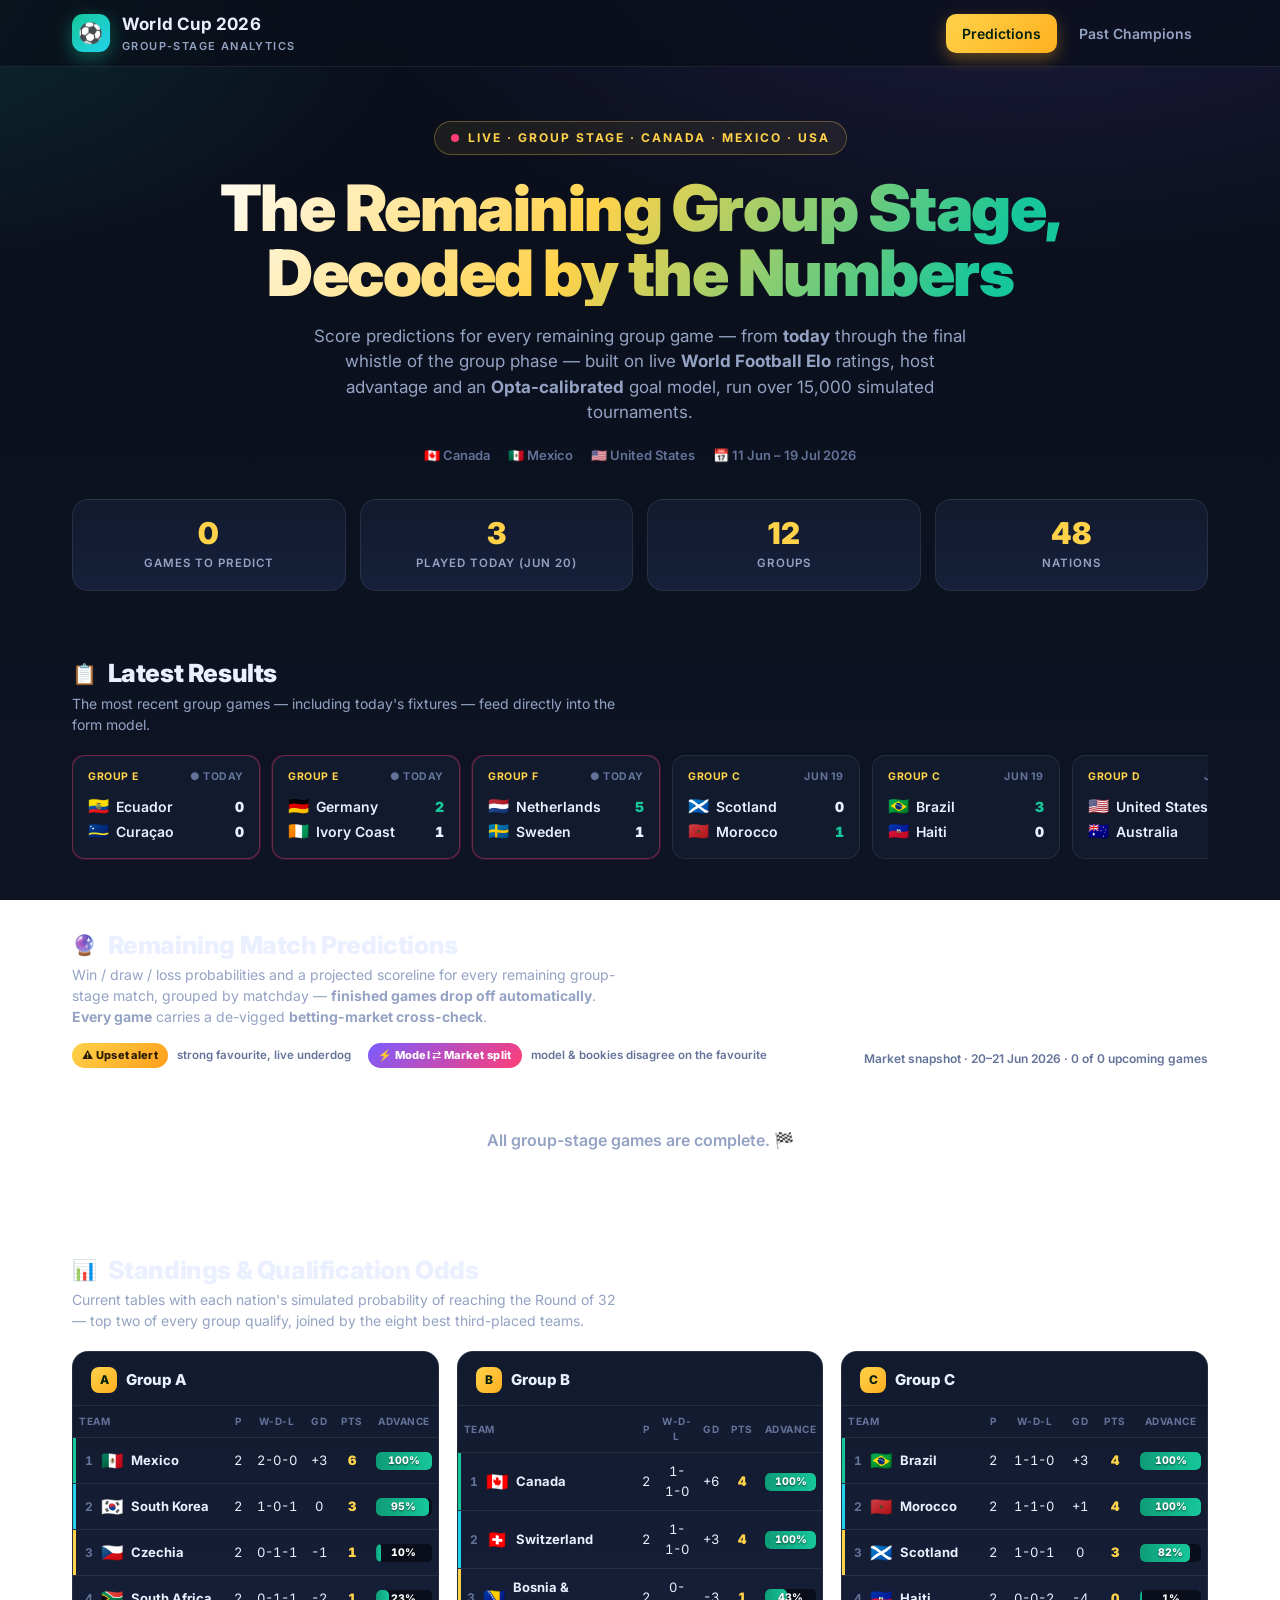
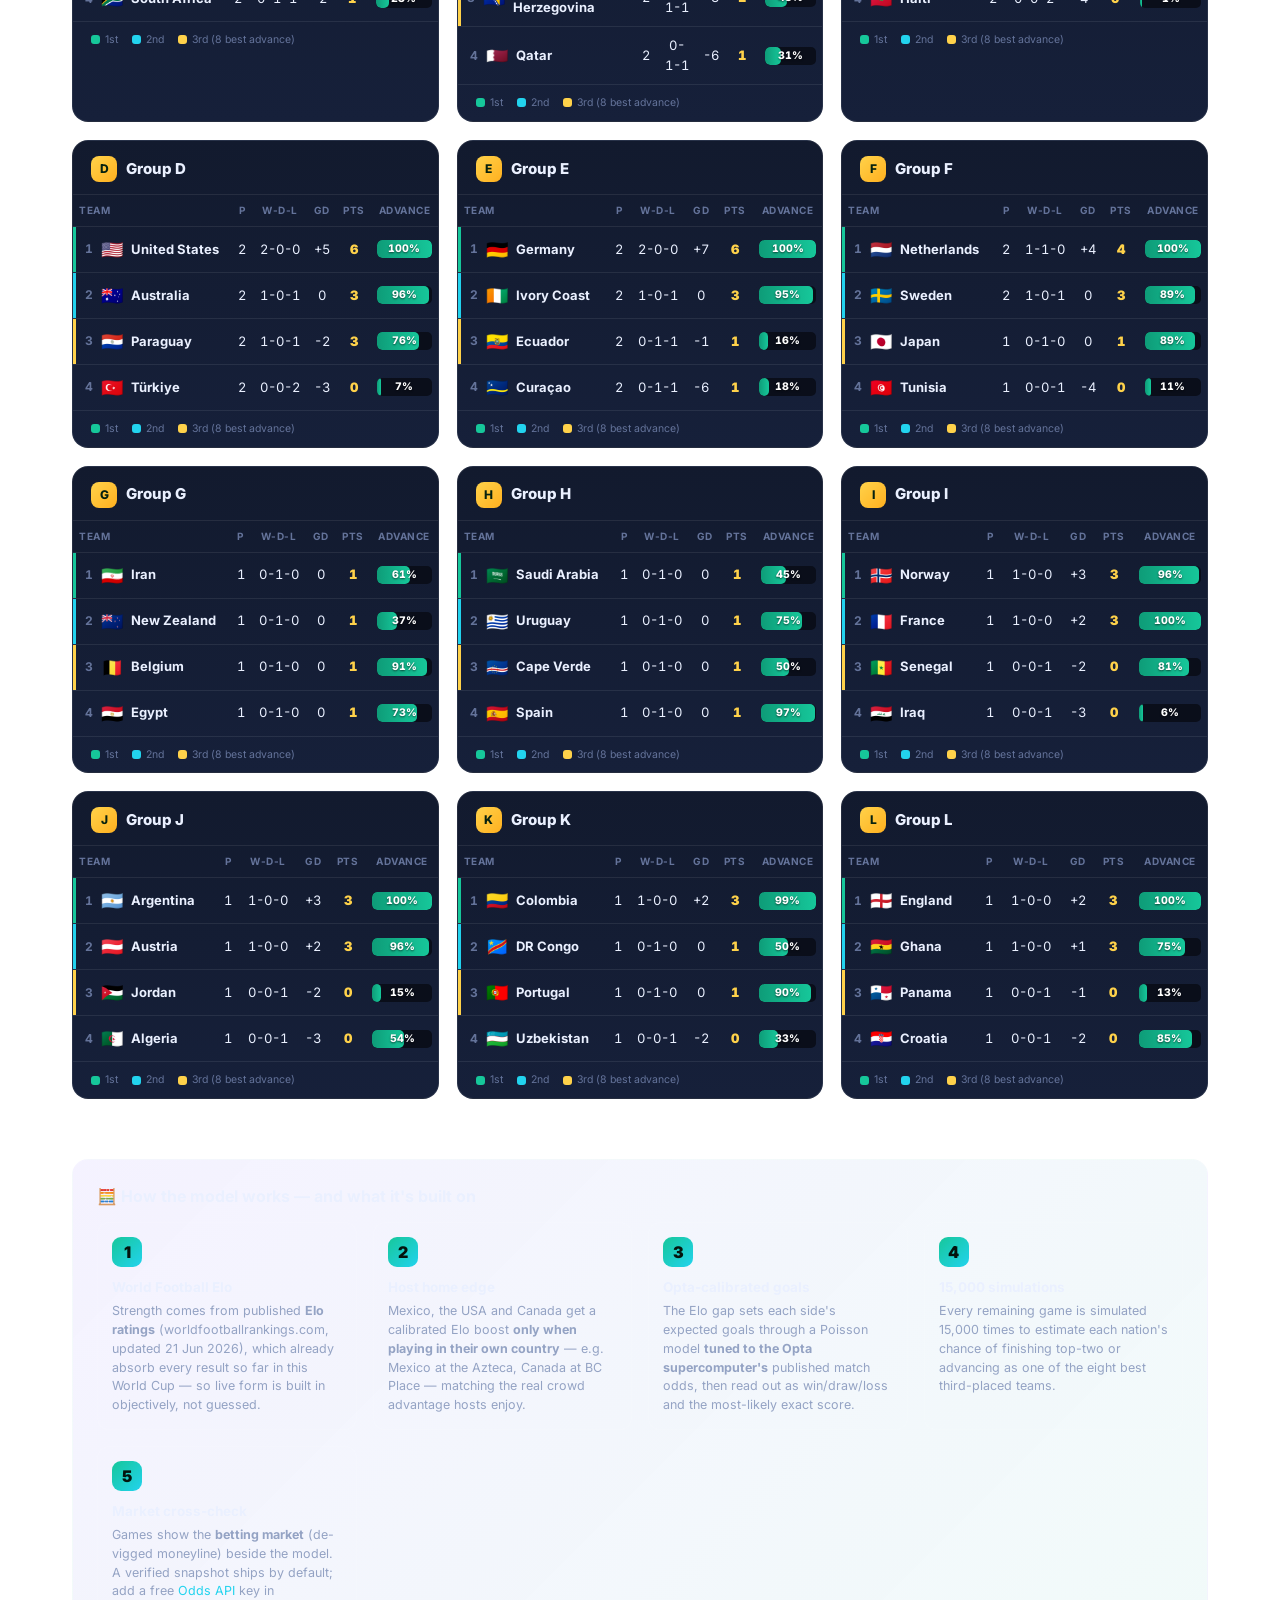
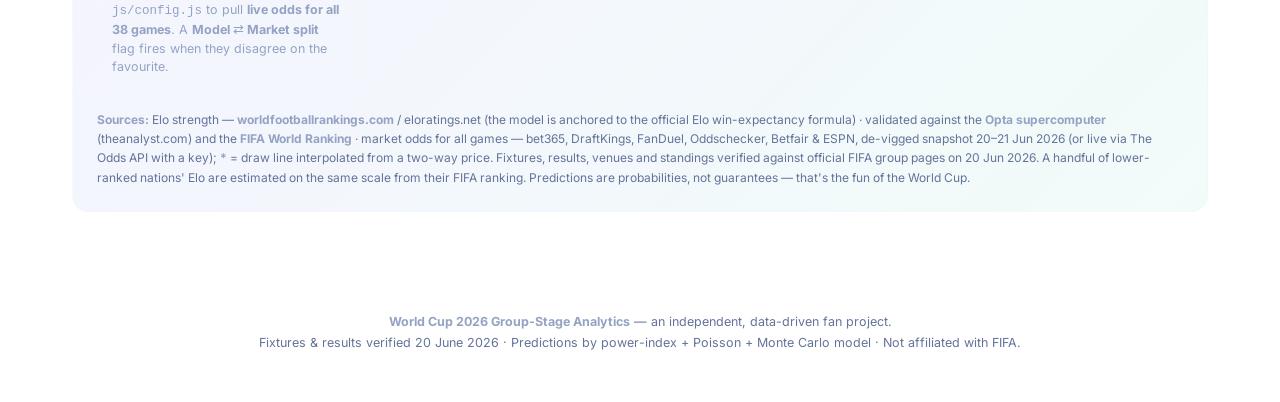
==== index.html @ 6c726c15 "Add verified market odds for all 37 remaining games (was 14) - De-vigged three-way (1X2) lines for e" ====
<!DOCTYPE html>
<html lang="en">
<head>
<meta charset="UTF-8">
<meta name="viewport" content="width=device-width, initial-scale=1.0">
<title>World Cup 2026 · Group Stage Predictor</title>
<meta name="description" content="Analytical predictions for the remaining 2026 FIFA World Cup group-stage matches — team strength, form and Monte Carlo qualification odds.">
<link rel="preconnect" href="https://fonts.googleapis.com">
<link rel="preconnect" href="https://fonts.gstatic.com" crossorigin>
<link href="https://fonts.googleapis.com/css2?family=Inter:wght@400;600;700;800;900&display=swap" rel="stylesheet">
<link rel="icon" href="data:image/svg+xml,<svg xmlns='http://www.w3.org/2000/svg' viewBox='0 0 100 100'><text y='.9em' font-size='90'>🏆</text></svg>">
<link rel="stylesheet" href="css/styles.css">
</head>
<body>
<div class="pitch-pattern"></div>

<!-- NAV -->
<nav class="nav">
  <div class="wrap nav-inner">
    <a href="index.html" class="brand">
      <span class="crest">⚽</span>
      <div><b>World Cup 2026</b><span>Group-Stage Analytics</span></div>
    </a>
    <div class="nav-links">
      <a href="index.html" class="active">Predictions</a>
      <a href="history.html"><span class="hide-sm">Past </span>Champions</a>
    </div>
  </div>
</nav>

<!-- HERO -->
<header class="hero">
  <div class="wrap">
    <div class="kicker"><span class="live-dot"></span> Live · Group Stage · Canada · Mexico · USA</div>
    <h1>The Remaining Group Stage,<br>Decoded by the Numbers</h1>
    <p class="sub">Score predictions for every remaining group game — from <b>today</b> through the final whistle of the group phase — built on live <b>World Football Elo</b> ratings, host advantage and an <b>Opta-calibrated</b> goal model, run over 15,000 simulated tournaments.</p>
    <div class="host-row">
      <span>🇨🇦 Canada</span><span>🇲🇽 Mexico</span><span>🇺🇸 United States</span><span>📅 11 Jun – 19 Jul 2026</span>
    </div>
    <div class="stat-strip">
      <div class="stat"><div class="num" id="stat-remaining">–</div><div class="lbl">Games to predict</div></div>
      <div class="stat"><div class="num" id="stat-today">–</div><div class="lbl">Played today (Jun 20)</div></div>
      <div class="stat"><div class="num" id="stat-groups">–</div><div class="lbl">Groups</div></div>
      <div class="stat"><div class="num" id="stat-teams">–</div><div class="lbl">Nations</div></div>
    </div>
  </div>
</header>

<!-- RESULTS STRIP -->
<section>
  <div class="wrap">
    <div class="sec-head">
      <div>
        <h2><span class="tag">📋</span> Latest Results</h2>
        <p>The most recent group games — including today's fixtures — feed directly into the form model.</p>
      </div>
    </div>
    <div class="results-scroll" id="results"></div>
  </div>
</section>

<!-- PREDICTIONS -->
<section>
  <div class="wrap">
    <div class="sec-head">
      <div>
        <h2><span class="tag">🔮</span> Remaining Match Predictions</h2>
        <p>Win / draw / loss probabilities and a projected scoreline for every remaining group-stage match, grouped by matchday — <b>finished games drop off automatically</b>. <b>Every game</b> carries a de-vigged <b>betting-market cross-check</b>.</p>
      </div>
      <div class="pred-legend">
        <span class="alert upset">⚠ Upset alert</span><small>strong favourite, live underdog</small>
        <span class="alert split">⚡ Model ⇄ Market split</span><small>model &amp; bookies disagree on the favourite</small>
      </div>
      <div class="odds-status" id="odds-status"></div>
    </div>
    <div id="predictions"></div>
  </div>
</section>

<!-- GROUP STANDINGS + QUALIFICATION -->
<section>
  <div class="wrap">
    <div class="sec-head">
      <div>
        <h2><span class="tag">📊</span> Standings &amp; Qualification Odds</h2>
        <p>Current tables with each nation's simulated probability of reaching the Round of 32 — top two of every group qualify, joined by the eight best third-placed teams.</p>
      </div>
    </div>
    <div class="loading" id="groups-loading"><span class="spinner"></span> Running 15,000 tournament simulations…</div>
    <div class="groups-grid" id="groups"></div>
  </div>
</section>

<!-- METHODOLOGY -->
<section>
  <div class="wrap">
    <div class="method">
      <h3>🧮 How the model works — and what it's built on</h3>
      <div class="method-grid">
        <div class="m">
          <div class="n">1</div>
          <h4>World Football Elo</h4>
          <p>Strength comes from published <b>Elo ratings</b> (worldfootballrankings.com, updated 21 Jun 2026), which already absorb every result so far in this World Cup — so live form is built in objectively, not guessed.</p>
        </div>
        <div class="m">
          <div class="n">2</div>
          <h4>Host home edge</h4>
          <p>Mexico, the USA and Canada get a calibrated Elo boost <b>only when playing in their own country</b> — e.g. Mexico at the Azteca, Canada at BC Place — matching the real crowd advantage hosts enjoy.</p>
        </div>
        <div class="m">
          <div class="n">3</div>
          <h4>Opta-calibrated goals</h4>
          <p>The Elo gap sets each side's expected goals through a Poisson model <b>tuned to the Opta supercomputer's</b> published match odds, then read out as win/draw/loss and the most-likely exact score.</p>
        </div>
        <div class="m">
          <div class="n">4</div>
          <h4>15,000 simulations</h4>
          <p>Every remaining game is simulated 15,000 times to estimate each nation's chance of finishing top-two or advancing as one of the eight best third-placed teams.</p>
        </div>
        <div class="m">
          <div class="n">5</div>
          <h4>Market cross-check</h4>
          <p>Games show the <b>betting market</b> (de-vigged moneyline) beside the model. A verified snapshot ships by default; add a free <a href="https://the-odds-api.com" target="_blank" rel="noopener" style="color:var(--cyan)">Odds API</a> key in <code>js/config.js</code> to pull <b>live odds for all 38 games</b>. A <b>Model ⇄ Market split</b> flag fires when they disagree on the favourite.</p>
        </div>
      </div>
      <p class="note"><b>Sources:</b> Elo strength — <b>worldfootballrankings.com</b> / eloratings.net (the model is anchored to the official Elo win-expectancy formula) · validated against the <b>Opta supercomputer</b> (theanalyst.com) and the <b>FIFA World Ranking</b> · market odds for all games — bet365, DraftKings, FanDuel, Oddschecker, Betfair &amp; ESPN, de-vigged snapshot 20–21 Jun 2026 (or live via The Odds API with a key); <b>*</b> = draw line interpolated from a two-way price. Fixtures, results, venues and standings verified against official FIFA group pages on 20 Jun 2026. A handful of lower-ranked nations' Elo are estimated on the same scale from their FIFA ranking. Predictions are probabilities, not guarantees — that's the fun of the World Cup.</p>
    </div>
  </div>
</section>

<footer>
  <div class="wrap">
    <p><b>World Cup 2026 Group-Stage Analytics</b> — an independent, data-driven fan project.<br>
    Fixtures &amp; results verified 20 June 2026 · Predictions by power-index + Poisson + Monte Carlo model · Not affiliated with FIFA.</p>
  </div>
</footer>

<script src="js/data.js"></script>
<script src="js/model.js"></script>
<script src="js/config.js"></script>
<script src="js/odds-live.js"></script>
<script src="js/app.js"></script>
</body>
</html>
---- css/styles.css ----
/* =====================================================================
   2026 WORLD CUP ANALYTICS — STYLES
   ===================================================================== */
:root{
  --bg:#0a0e1a;
  --bg-2:#0e1424;
  --panel:#121a2e;
  --panel-2:#16203a;
  --line:rgba(255,255,255,.08);
  --line-strong:rgba(255,255,255,.16);
  --text:#eaf0ff;
  --muted:#94a3c4;
  --faint:#64739a;
  --gold:#ffd24a;
  --gold-2:#ffb01f;
  --green:#16c79a;
  --green-d:#0e9c78;
  --magenta:#ff3d77;
  --purple:#7b5cff;
  --cyan:#22d3ee;
  --red:#ff5a6e;
  --win:#16c79a;
  --draw:#f0b429;
  --loss:#5b6b95;
  --radius:16px;
  --shadow:0 18px 50px rgba(0,0,0,.45);
  --maxw:1180px;
  font-synthesis:none;
}

*{box-sizing:border-box;margin:0;padding:0}
html{scroll-behavior:smooth}
body{
  background:
    radial-gradient(1200px 600px at 80% -10%, rgba(123,92,255,.18), transparent 60%),
    radial-gradient(1000px 500px at -10% 0%, rgba(22,199,154,.16), transparent 55%),
    linear-gradient(180deg,var(--bg) 0%, var(--bg-2) 100%);
  background-attachment:fixed;
  color:var(--text);
  font-family:"Inter",-apple-system,BlinkMacSystemFont,"Segoe UI",Roboto,Helvetica,Arial,sans-serif;
  line-height:1.5;
  -webkit-font-smoothing:antialiased;
  min-height:100vh;
}
a{color:inherit;text-decoration:none}
.wrap{max-width:var(--maxw);margin:0 auto;padding:0 22px}

/* ---------- decorative pitch stripe pattern ---------- */
.pitch-pattern{
  position:fixed;inset:0;z-index:0;pointer-events:none;opacity:.5;
  background-image:repeating-linear-gradient(90deg,
    transparent 0 78px, rgba(255,255,255,.012) 78px 156px);
  mask-image:linear-gradient(180deg,transparent,black 30%,black 70%,transparent);
}

/* ---------- NAV ---------- */
.nav{
  position:sticky;top:0;z-index:50;
  backdrop-filter:blur(14px);
  background:rgba(10,14,26,.72);
  border-bottom:1px solid var(--line);
}
.nav-inner{display:flex;align-items:center;justify-content:space-between;height:66px}
.brand{display:flex;align-items:center;gap:12px;font-weight:800;letter-spacing:.2px}
.brand .crest{
  width:38px;height:38px;border-radius:11px;display:grid;place-items:center;font-size:20px;
  background:linear-gradient(135deg,var(--green),var(--cyan));
  box-shadow:0 6px 18px rgba(22,199,154,.4);
}
.brand b{font-size:17px}
.brand span{display:block;font-size:11px;color:var(--muted);font-weight:600;letter-spacing:1.4px;text-transform:uppercase}
.nav-links{display:flex;gap:6px;align-items:center}
.nav-links a{
  padding:9px 16px;border-radius:10px;font-size:14px;font-weight:600;color:var(--muted);
  transition:.18s;
}
.nav-links a:hover{color:var(--text);background:var(--panel)}
.nav-links a.active{color:#06210f;background:linear-gradient(135deg,var(--gold),var(--gold-2));box-shadow:0 6px 16px rgba(255,176,31,.35)}

/* ---------- HERO ---------- */
.hero{position:relative;z-index:1;padding:54px 0 26px;text-align:center}
.kicker{
  display:inline-flex;align-items:center;gap:9px;font-size:12px;font-weight:700;letter-spacing:2px;
  text-transform:uppercase;color:var(--gold);
  border:1px solid rgba(255,210,74,.3);background:rgba(255,210,74,.07);
  padding:7px 16px;border-radius:999px;margin-bottom:20px;
}
.live-dot{width:8px;height:8px;border-radius:50%;background:var(--magenta);box-shadow:0 0 0 0 rgba(255,61,119,.7);animation:pulse 1.8s infinite}
@keyframes pulse{0%{box-shadow:0 0 0 0 rgba(255,61,119,.55)}70%{box-shadow:0 0 0 10px rgba(255,61,119,0)}100%{box-shadow:0 0 0 0 rgba(255,61,119,0)}}
.hero h1{
  font-size:clamp(34px,6vw,64px);line-height:1.02;font-weight:900;letter-spacing:-1.5px;
  background:linear-gradient(120deg,#fff 10%,var(--gold) 45%,var(--green) 80%);
  -webkit-background-clip:text;background-clip:text;-webkit-text-fill-color:transparent;
}
.hero p.sub{max-width:660px;margin:18px auto 0;color:var(--muted);font-size:17px}
.host-row{display:flex;gap:18px;justify-content:center;margin-top:20px;flex-wrap:wrap;color:var(--faint);font-size:13px;font-weight:600}
.host-row span{display:inline-flex;gap:7px;align-items:center}

.stat-strip{
  display:grid;grid-template-columns:repeat(4,1fr);gap:14px;margin:34px 0 8px;
}
.stat{
  background:linear-gradient(180deg,var(--panel),var(--panel-2));
  border:1px solid var(--line);border-radius:var(--radius);padding:18px 16px;text-align:center;
}
.stat .num{font-size:30px;font-weight:900;color:var(--gold);line-height:1}
.stat .lbl{font-size:11.5px;color:var(--muted);text-transform:uppercase;letter-spacing:1px;margin-top:7px;font-weight:600}

/* ---------- SECTIONS ---------- */
section{position:relative;z-index:1;padding:30px 0}
.sec-head{display:flex;align-items:flex-end;justify-content:space-between;gap:16px;margin-bottom:20px;flex-wrap:wrap}
.sec-head h2{font-size:25px;font-weight:850;letter-spacing:-.4px;display:flex;align-items:center;gap:11px}
.sec-head h2 .tag{font-size:20px}
.sec-head p{color:var(--muted);font-size:14px;max-width:560px}
.pred-legend{display:flex;align-items:center;gap:9px;flex-wrap:wrap}
.pred-legend small{color:var(--faint);font-size:11.5px;font-weight:600;margin-right:8px}

/* ---------- results strip ---------- */
.results-scroll{display:flex;gap:12px;overflow-x:auto;padding-bottom:8px;scrollbar-width:thin}
.res-card{
  flex:0 0 auto;min-width:188px;background:var(--panel);border:1px solid var(--line);
  border-radius:13px;padding:13px 15px;
}
.res-card.today{border-color:rgba(255,61,119,.4);box-shadow:0 0 0 1px rgba(255,61,119,.15)}
.res-meta{display:flex;justify-content:space-between;font-size:10.5px;color:var(--faint);text-transform:uppercase;letter-spacing:.6px;font-weight:700;margin-bottom:9px}
.res-meta .grp{color:var(--gold)}
.res-line{display:flex;align-items:center;justify-content:space-between;font-size:14px;font-weight:600;gap:8px}
.res-line .nm{display:flex;align-items:center;gap:7px;min-width:0}
.res-line .nm span.fl{font-size:17px}
.res-line .nm em{font-style:normal;white-space:nowrap;overflow:hidden;text-overflow:ellipsis}
.res-line .sc{font-weight:900;font-variant-numeric:tabular-nums}
.res-line.win .sc{color:var(--green)}

/* ---------- date group + match cards ---------- */
.daygroup{margin-bottom:26px}
.dayhdr{display:flex;align-items:center;gap:14px;margin:0 0 16px}
.dayhdr .d-date{font-size:18px;font-weight:850;letter-spacing:-.3px}
.dayhdr .d-badge{
  font-size:11px;font-weight:800;letter-spacing:.8px;text-transform:uppercase;color:#06210f;
  background:linear-gradient(135deg,var(--gold),var(--gold-2));padding:4px 11px;border-radius:999px;
}
.dayhdr .d-line{flex:1;height:1px;background:var(--line)}
.dayhdr .d-count{font-size:12.5px;color:var(--faint);font-weight:600}

.match-grid{display:grid;grid-template-columns:repeat(auto-fill,minmax(345px,1fr));gap:16px}
.match{
  background:linear-gradient(180deg,var(--panel),var(--panel-2));
  border:1px solid var(--line);border-radius:var(--radius);padding:18px;
  transition:.2s;position:relative;overflow:hidden;
}
.match::before{content:"";position:absolute;inset:0 0 auto 0;height:3px;
  background:linear-gradient(90deg,var(--green),var(--cyan),var(--purple))}
.match:hover{transform:translateY(-3px);border-color:var(--line-strong);box-shadow:var(--shadow)}
.match-top{display:flex;justify-content:space-between;align-items:center;margin-bottom:14px}
.grp-pill{font-size:11px;font-weight:800;letter-spacing:.6px;color:var(--gold);
  background:rgba(255,210,74,.1);border:1px solid rgba(255,210,74,.25);padding:3px 9px;border-radius:7px}
.match-venue{font-size:11px;color:var(--faint);text-align:right;max-width:55%;line-height:1.3}

.teams{display:grid;grid-template-columns:1fr auto 1fr;align-items:center;gap:8px;margin-bottom:16px}
.team-side{display:flex;flex-direction:column;align-items:center;gap:6px;text-align:center}
.team-side .fl{font-size:34px;line-height:1}
.team-side .tn{font-size:13.5px;font-weight:700;line-height:1.15}
.team-side .pw{font-size:10.5px;color:var(--faint);font-weight:600}
.pscore{
  display:flex;flex-direction:column;align-items:center;gap:2px;
  padding:0 6px;
}
.pscore .ps-val{font-size:25px;font-weight:900;font-variant-numeric:tabular-nums;letter-spacing:1px}
.pscore .ps-lbl{font-size:8.5px;color:var(--faint);text-transform:uppercase;letter-spacing:.7px;font-weight:700}

/* probability bar */
.probbar{display:flex;height:30px;border-radius:9px;overflow:hidden;border:1px solid var(--line);margin-bottom:9px;background:var(--bg)}
.probbar .seg{display:flex;align-items:center;justify-content:center;font-size:11.5px;font-weight:800;color:#04140d;min-width:0;transition:.3s}
.probbar .seg.h{background:linear-gradient(135deg,var(--green),var(--green-d))}
.probbar .seg.d{background:linear-gradient(135deg,#f3c34a,#d99a1a);color:#2a1c00}
.probbar .seg.a{background:linear-gradient(135deg,#6f86c9,#4a5b95);color:#fff}
.probbar .seg span{padding:0 4px;white-space:nowrap;overflow:hidden}
.prob-key{display:flex;justify-content:space-between;font-size:11px;color:var(--muted);font-weight:600}
.prob-key b{color:var(--text)}
.verdict{margin-top:12px;padding-top:12px;border-top:1px solid var(--line);font-size:12.5px;color:var(--muted);display:flex;align-items:center;gap:8px}
.verdict .chip{font-weight:800;color:var(--text)}
.verdict .xg{margin-left:auto;color:var(--faint);font-size:11.5px;font-weight:600}

/* ---- alert badges ---- */
.match.flagged{border-color:rgba(255,176,31,.32)}
.alert{font-size:11px;font-weight:800;letter-spacing:.3px;padding:4px 10px;border-radius:999px;white-space:nowrap}
.alert.upset{color:#2a1c00;background:linear-gradient(135deg,#ffd24a,#ff9f1c)}
.alert.split{color:#fff;background:linear-gradient(135deg,var(--purple),var(--magenta))}
.venue-sub{font-size:11px;color:var(--faint);margin:-6px 0 12px;line-height:1.3}

/* ---- market cross-check ---- */
.market{margin-top:12px;padding-top:12px;border-top:1px dashed var(--line-strong)}
.market-top{display:flex;justify-content:space-between;align-items:center;font-size:11px;font-weight:800;
  text-transform:uppercase;letter-spacing:.6px;color:var(--cyan);margin-bottom:8px}
.market-top .book{color:var(--faint);font-weight:700;letter-spacing:.3px;text-transform:none}
.market-cells{display:grid;grid-template-columns:repeat(3,1fr);gap:8px}
.mcell{display:flex;flex-direction:column;align-items:center;gap:2px;background:var(--bg);
  border:1px solid var(--line);border-radius:9px;padding:8px 4px}
.mcell .mteam{font-size:11px;color:var(--muted);font-weight:600;white-space:nowrap;overflow:hidden;max-width:100%}
.mcell b{font-size:13px;font-variant-numeric:tabular-nums;color:var(--text)}
.mcell .mpc{font-size:11px;color:var(--cyan);font-weight:800}
.mlive{display:inline-flex;align-items:center;gap:5px;font-size:10.5px;font-weight:800;letter-spacing:.4px;
  color:#04140d;background:linear-gradient(135deg,var(--green),var(--cyan));padding:3px 9px;border-radius:999px;text-transform:none}
.odds-status{margin-top:4px;font-size:12px;color:var(--faint);font-weight:600;display:flex;align-items:center;gap:8px}
.odds-status .mlive{font-size:10.5px}

/* ---------- group standings tables ---------- */
.groups-grid{display:grid;grid-template-columns:repeat(auto-fill,minmax(360px,1fr));gap:18px}
.gcard{background:linear-gradient(180deg,var(--panel),var(--panel-2));border:1px solid var(--line);border-radius:var(--radius);overflow:hidden}
.gcard h3{font-size:15px;font-weight:800;padding:15px 18px 12px;display:flex;align-items:center;gap:9px;border-bottom:1px solid var(--line)}
.gcard h3 .gl{font-size:12px;font-weight:800;color:#06210f;background:linear-gradient(135deg,var(--gold),var(--gold-2));width:26px;height:26px;display:grid;place-items:center;border-radius:8px}
table.gt{width:100%;border-collapse:collapse;font-size:13px}
table.gt th{font-size:10px;text-transform:uppercase;letter-spacing:.5px;color:var(--faint);font-weight:700;padding:8px 6px;text-align:center}
table.gt th.l,table.gt td.l{text-align:left}
table.gt td{padding:9px 6px;text-align:center;border-top:1px solid var(--line);font-variant-numeric:tabular-nums}
table.gt tr.q1 td:first-child{box-shadow:inset 3px 0 0 var(--green)}
table.gt tr.q2 td:first-child{box-shadow:inset 3px 0 0 var(--cyan)}
table.gt tr.q3 td:first-child{box-shadow:inset 3px 0 0 var(--gold)}
.tcell{display:flex;align-items:center;gap:8px;font-weight:700}
.tcell .fl{font-size:18px}
.tcell .pos{color:var(--faint);font-weight:700;width:14px;text-align:right;font-size:12px}
td.pts{font-weight:900;color:var(--gold)}
td.adv{font-weight:800}
.adv-bar{position:relative;height:18px;border-radius:5px;background:var(--bg);overflow:hidden;min-width:46px}
.adv-bar i{position:absolute;inset:0 auto 0 0;background:linear-gradient(90deg,var(--green-d),var(--green));border-radius:5px}
.adv-bar b{position:absolute;inset:0;display:grid;place-items:center;font-size:10.5px;font-weight:800;font-style:normal;color:#fff;text-shadow:0 1px 2px rgba(0,0,0,.6)}
.gfoot{display:flex;gap:14px;padding:10px 18px;font-size:10.5px;color:var(--faint);border-top:1px solid var(--line);flex-wrap:wrap}
.gfoot span{display:flex;align-items:center;gap:5px}
.gfoot i{width:9px;height:9px;border-radius:3px;display:inline-block}

/* ---------- methodology ---------- */
.method{background:linear-gradient(135deg,rgba(123,92,255,.08),rgba(22,199,154,.06));
  border:1px solid var(--line);border-radius:var(--radius);padding:24px}
.method h3{font-size:16px;margin-bottom:14px;display:flex;align-items:center;gap:9px}
.method-grid{display:grid;grid-template-columns:repeat(auto-fit,minmax(220px,1fr));gap:16px}
.method-grid .m{padding:14px;background:rgba(255,255,255,.02);border:1px solid var(--line);border-radius:12px}
.method-grid .m .n{width:30px;height:30px;border-radius:9px;display:grid;place-items:center;font-weight:900;
  background:linear-gradient(135deg,var(--green),var(--cyan));color:#04140d;margin-bottom:10px}
.method-grid .m h4{font-size:13.5px;margin-bottom:5px}
.method-grid .m p{font-size:12.5px;color:var(--muted);line-height:1.5}

/* ---------- WINNERS / HISTORY page ---------- */
.legend-grid{display:grid;grid-template-columns:repeat(auto-fill,minmax(150px,1fr));gap:14px;margin-bottom:8px}
.legend{background:linear-gradient(180deg,var(--panel),var(--panel-2));border:1px solid var(--line);
  border-radius:var(--radius);padding:18px;text-align:center;position:relative;overflow:hidden}
.legend::after{content:"";position:absolute;top:-30px;right:-30px;width:90px;height:90px;border-radius:50%;
  background:radial-gradient(circle,rgba(255,210,74,.18),transparent 70%)}
.legend .lf{font-size:40px;line-height:1}
.legend .lt{font-weight:800;font-size:15px;margin-top:6px}
.legend .lc{font-size:12px;color:var(--muted);margin-top:3px}
.legend .stars{color:var(--gold);font-size:13px;margin-top:7px;letter-spacing:2px}

.timeline{position:relative;margin-top:10px;padding-left:8px}
.tl-row{display:grid;grid-template-columns:96px 1fr;gap:18px;align-items:stretch;padding:7px 0}
.tl-year{display:flex;flex-direction:column;align-items:flex-end;justify-content:center;
  font-weight:900;font-size:22px;color:var(--gold);position:relative}
.tl-year small{font-size:10.5px;color:var(--faint);font-weight:600;letter-spacing:.3px}
.tl-card{background:linear-gradient(180deg,var(--panel),var(--panel-2));border:1px solid var(--line);
  border-radius:14px;padding:14px 18px;display:flex;align-items:center;gap:16px;flex-wrap:wrap;position:relative}
.tl-card::before{content:"";position:absolute;left:-18px;top:50%;width:18px;height:2px;background:var(--line)}
.tl-win{display:flex;align-items:center;gap:11px;min-width:200px}
.tl-win .tf{font-size:32px}
.tl-win .wt{font-weight:850;font-size:16px}
.tl-win .wt small{display:block;font-size:11px;color:var(--gold);font-weight:700;letter-spacing:.4px}
.tl-vs{font-size:12px;color:var(--faint);font-weight:700;text-transform:uppercase;letter-spacing:1px}
.tl-run{display:flex;align-items:center;gap:9px;color:var(--muted);font-size:13.5px;font-weight:600}
.tl-run .rf{font-size:22px;filter:grayscale(.3) opacity(.9)}
.tl-score{margin-left:auto;font-weight:900;font-size:15px;font-variant-numeric:tabular-nums;
  background:var(--bg);border:1px solid var(--line);padding:6px 13px;border-radius:9px;white-space:nowrap}
.tl-host{font-size:11.5px;color:var(--faint);font-weight:600;width:100%;margin-top:2px}

.note{font-size:12px;color:var(--faint);margin-top:18px;line-height:1.6}
.note b{color:var(--muted)}

/* ---------- footer ---------- */
footer{position:relative;z-index:1;border-top:1px solid var(--line);margin-top:40px;padding:28px 0 50px;
  color:var(--faint);font-size:12.5px;text-align:center;line-height:1.7}
footer b{color:var(--muted)}

/* ---------- loading ---------- */
.loading{display:flex;align-items:center;gap:12px;justify-content:center;color:var(--muted);padding:40px;font-weight:600}
.spinner{width:22px;height:22px;border:3px solid var(--line-strong);border-top-color:var(--gold);border-radius:50%;animation:spin .8s linear infinite}
@keyframes spin{to{transform:rotate(360deg)}}

/* ---------- responsive ---------- */
@media(max-width:760px){
  .wrap{padding:0 16px}
  .stat-strip{grid-template-columns:repeat(2,1fr)}
  .brand span{display:none}
  .brand b{font-size:15px;white-space:nowrap}
  .brand .crest{width:34px;height:34px;font-size:18px}
  .nav-inner{height:60px;gap:8px}
  .nav-links{gap:2px}
  .nav-links a{padding:8px 10px;font-size:12.5px;white-space:nowrap}
  .sec-head h2{font-size:22px}
  .match-grid{grid-template-columns:1fr}
  .tl-row{grid-template-columns:54px 1fr;gap:12px}
  .tl-year{font-size:18px;align-items:flex-start;text-align:left}
  .tl-year small{text-align:left}
}

/* phones */
@media(max-width:440px){
  body{overflow-x:hidden}
  .hide-sm{display:none}
  .brand b{font-size:14px}
  .brand .crest{width:31px;height:31px;font-size:17px}
  .nav-links a{padding:7px 9px;font-size:12px}
  .hero{padding:38px 0 18px}
  .kicker{font-size:11px;letter-spacing:1.4px;padding:6px 13px}
  .host-row{gap:12px;font-size:12px}
  .stat .num{font-size:26px}
  /* predictions legend stacks */
  .pred-legend{flex-direction:column;align-items:flex-start;gap:7px}
  .pred-legend small{margin-right:0}
  /* match cards a touch tighter */
  .match{padding:15px}
  .team-side .fl{font-size:30px}
  .team-side .tn{font-size:12.5px}
  .pscore .ps-val{font-size:22px}
  .market-cells{gap:6px}
  .mcell{padding:7px 2px}
  .mcell b{font-size:12px}
  /* group tables: compact so all 6 columns fit */
  table.gt th,table.gt td{padding:8px 4px;font-size:12px}
  table.gt th{font-size:9px}
  .tcell{gap:6px;font-size:12px}
  .tcell .fl{font-size:15px}
  .tcell .pos{width:10px;font-size:11px}
  .adv-bar{min-width:40px}
  .gcard h3{font-size:14px;padding:13px 14px 10px}
  .gfoot{padding:9px 14px;gap:10px;font-size:10px}
  /* timeline: stack the card vertically for readability */
  .tl-card{flex-direction:column;align-items:flex-start;gap:9px;padding:13px 15px}
  .tl-card::before{display:none}
  .tl-win{min-width:0}
  .tl-vs{display:none}
  .tl-score{margin-left:0;align-self:flex-start}
  .legend-grid{grid-template-columns:repeat(2,1fr)}
}
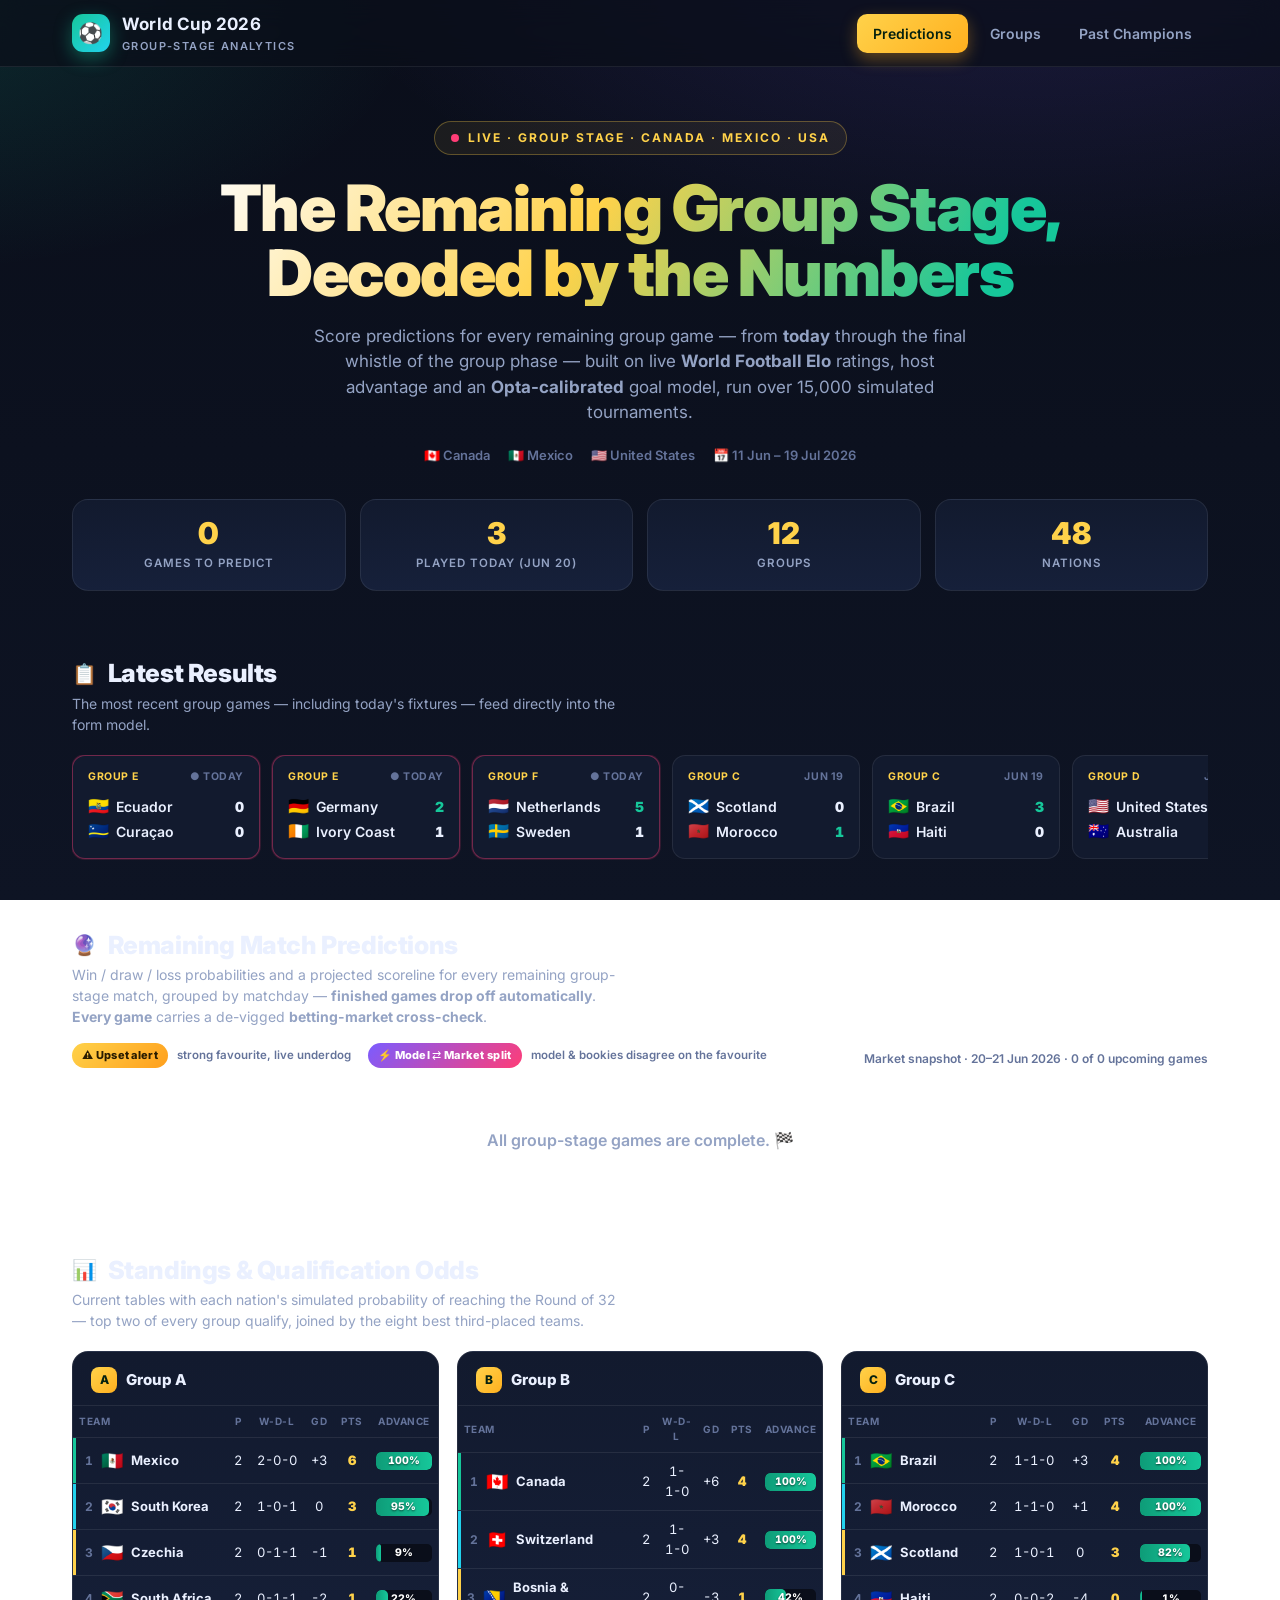
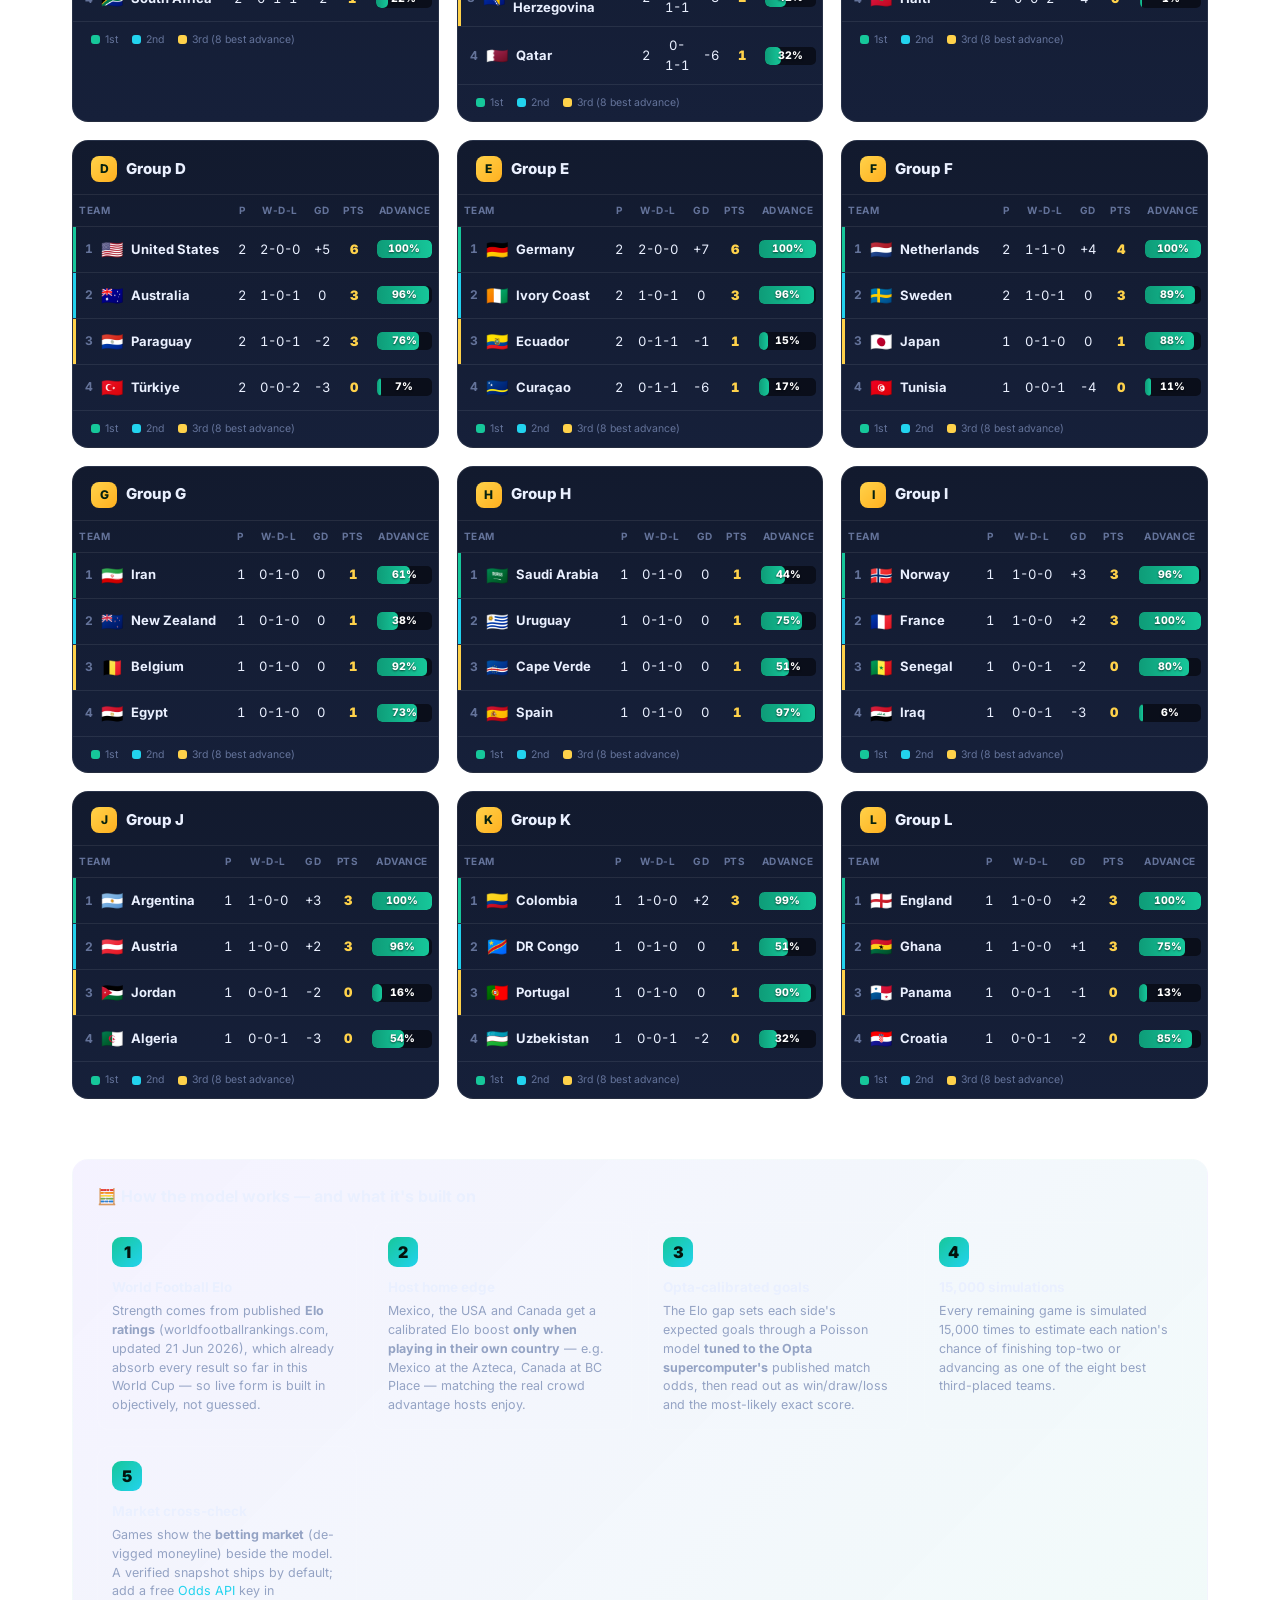
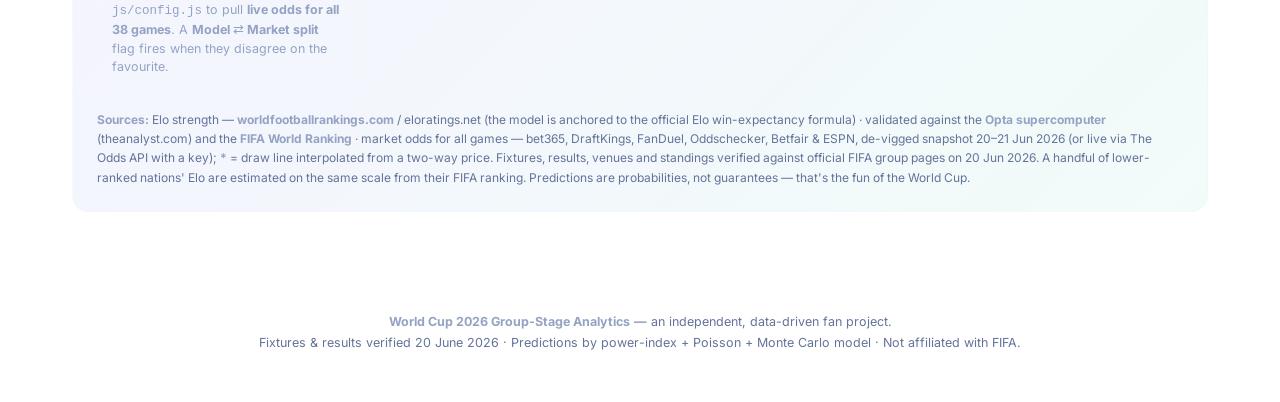
==== commit 3089bcd3: "Add dedicated Groups page + live-updating standings - New groups.html: full standings (P/W/D/L/GF/GA" ====
--- a/index.html
+++ b/index.html
@@ -9,7 +9,7 @@
 <link rel="preconnect" href="https://fonts.gstatic.com" crossorigin>
 <link href="https://fonts.googleapis.com/css2?family=Inter:wght@400;600;700;800;900&display=swap" rel="stylesheet">
 <link rel="icon" href="data:image/svg+xml,<svg xmlns='http://www.w3.org/2000/svg' viewBox='0 0 100 100'><text y='.9em' font-size='90'>🏆</text></svg>">
-<link rel="stylesheet" href="css/styles.css">
+<link rel="stylesheet" href="css/styles.css?v=2">
 </head>
 <body>
 <div class="pitch-pattern"></div>
@@ -23,6 +23,7 @@
     </a>
     <div class="nav-links">
       <a href="index.html" class="active">Predictions</a>
+      <a href="groups.html">Groups</a>
       <a href="history.html"><span class="hide-sm">Past </span>Champions</a>
     </div>
   </div>
@@ -139,6 +140,7 @@
 <script src="js/model.js"></script>
 <script src="js/config.js"></script>
 <script src="js/odds-live.js"></script>
+<script src="js/standings.js"></script>
 <script src="js/app.js"></script>
 </body>
 </html>
--- a/css/styles.css
+++ b/css/styles.css
@@ -224,6 +224,19 @@
 .adv-bar{position:relative;height:18px;border-radius:5px;background:var(--bg);overflow:hidden;min-width:46px}
 .adv-bar i{position:absolute;inset:0 auto 0 0;background:linear-gradient(90deg,var(--green-d),var(--green));border-radius:5px}
 .adv-bar b{position:absolute;inset:0;display:grid;place-items:center;font-size:10.5px;font-weight:800;font-style:normal;color:#fff;text-shadow:0 1px 2px rgba(0,0,0,.6)}
+/* ---- dedicated Groups page: fuller tables ---- */
+.groups-full{display:grid;grid-template-columns:repeat(auto-fill,minmax(540px,1fr));gap:18px}
+.gt-scroll{overflow-x:auto;scrollbar-width:thin}
+table.gt-full{min-width:500px}
+table.gt-full td.wg{color:var(--muted);font-weight:700;font-size:12px}
+.tcell .tnm{white-space:nowrap}
+.qtag{font-size:9px;font-weight:900;width:16px;height:16px;display:inline-grid;place-items:center;border-radius:5px;margin-left:6px;flex:0 0 auto}
+.qtag.in{background:var(--green);color:#04140d}
+.qtag.out{background:rgba(255,90,110,.22);color:var(--red)}
+#groups-live span{display:inline-flex;align-items:center;gap:8px;background:var(--panel);border:1px solid var(--line);
+  padding:8px 16px;border-radius:999px;font-size:13px;font-weight:600;color:var(--muted)}
+@media(max-width:600px){ .groups-full{grid-template-columns:1fr} }
+
 .gfoot{display:flex;gap:14px;padding:10px 18px;font-size:10.5px;color:var(--faint);border-top:1px solid var(--line);flex-wrap:wrap}
 .gfoot span{display:flex;align-items:center;gap:5px}
 .gfoot i{width:9px;height:9px;border-radius:3px;display:inline-block}
@@ -303,9 +316,10 @@
 @media(max-width:440px){
   body{overflow-x:hidden}
   .hide-sm{display:none}
-  .brand b{font-size:14px}
-  .brand .crest{width:31px;height:31px;font-size:17px}
-  .nav-links a{padding:7px 9px;font-size:12px}
+  .brand div{display:none}            /* crest-only home button on phones */
+  .brand .crest{width:32px;height:32px;font-size:18px}
+  .nav-links{gap:3px}
+  .nav-links a{padding:7px 11px;font-size:12.5px}
   .hero{padding:38px 0 18px}
   .kicker{font-size:11px;letter-spacing:1.4px;padding:6px 13px}
   .host-row{gap:12px;font-size:12px}
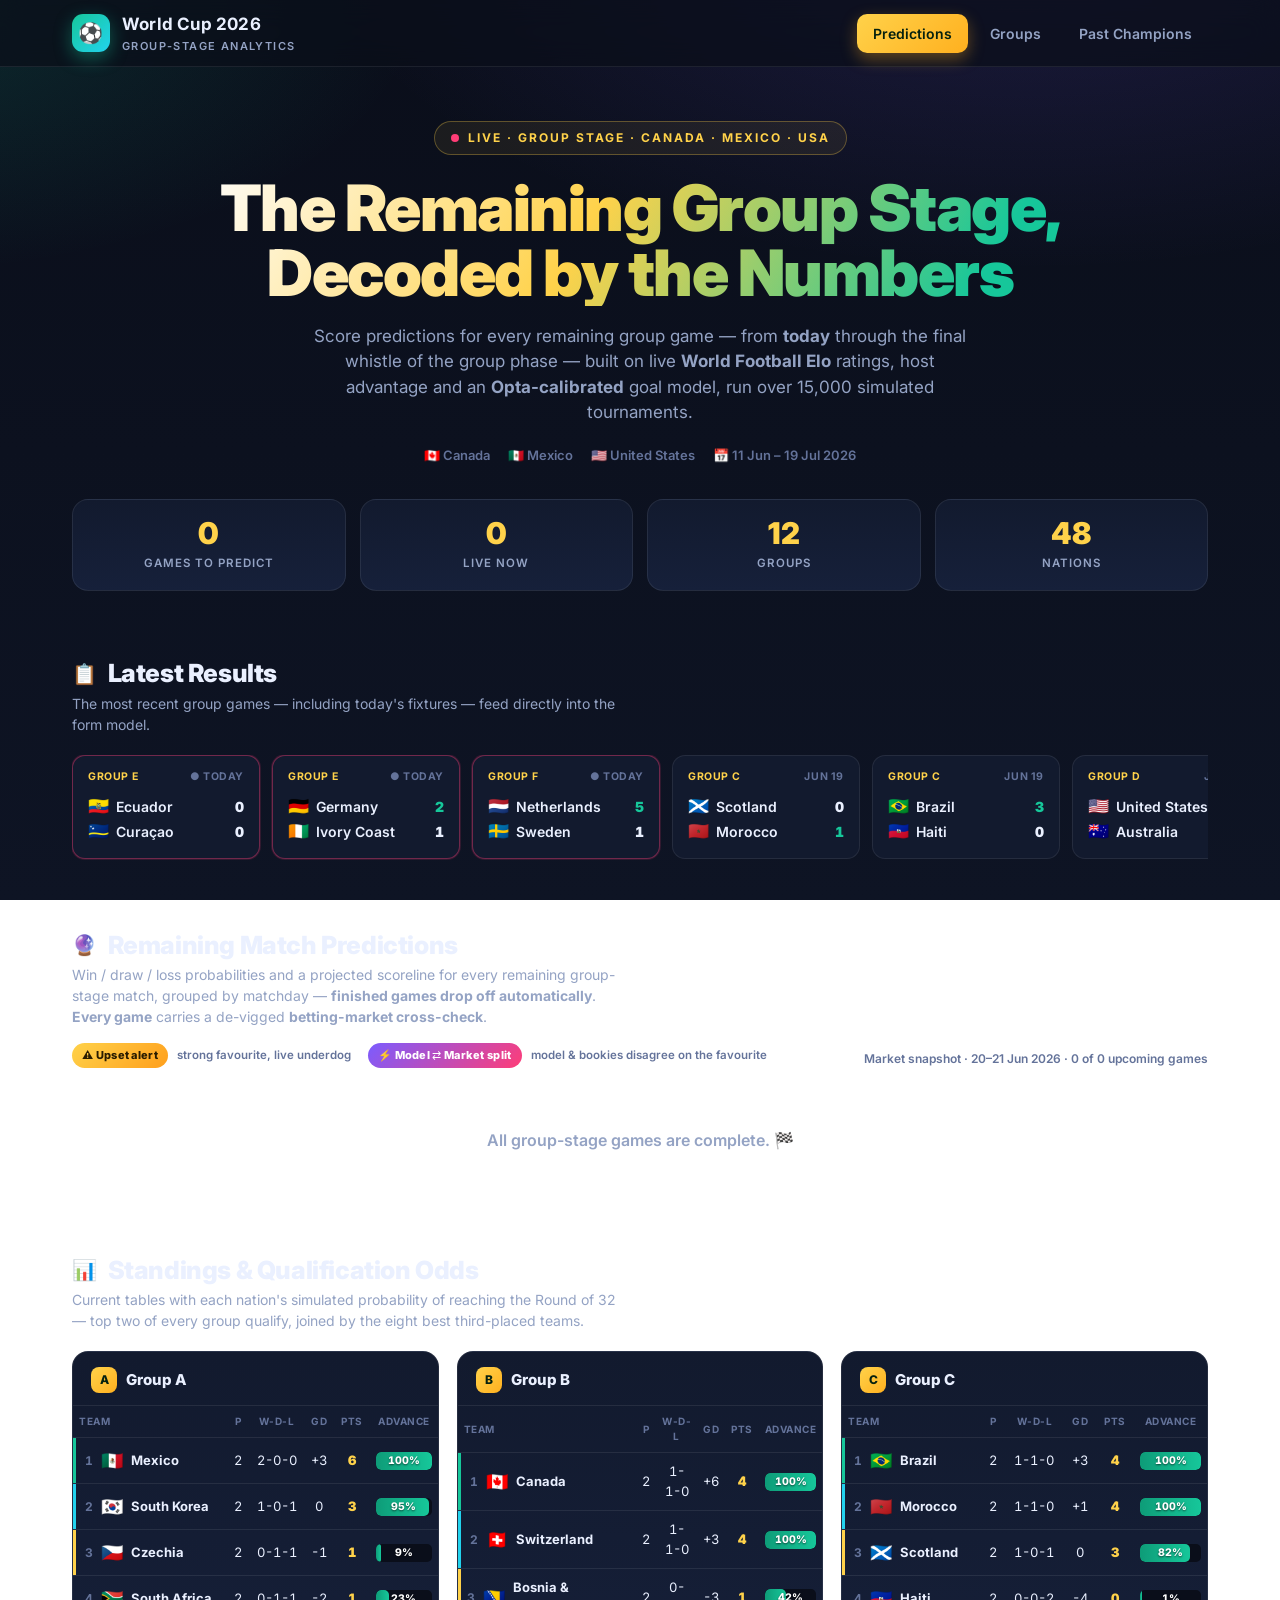
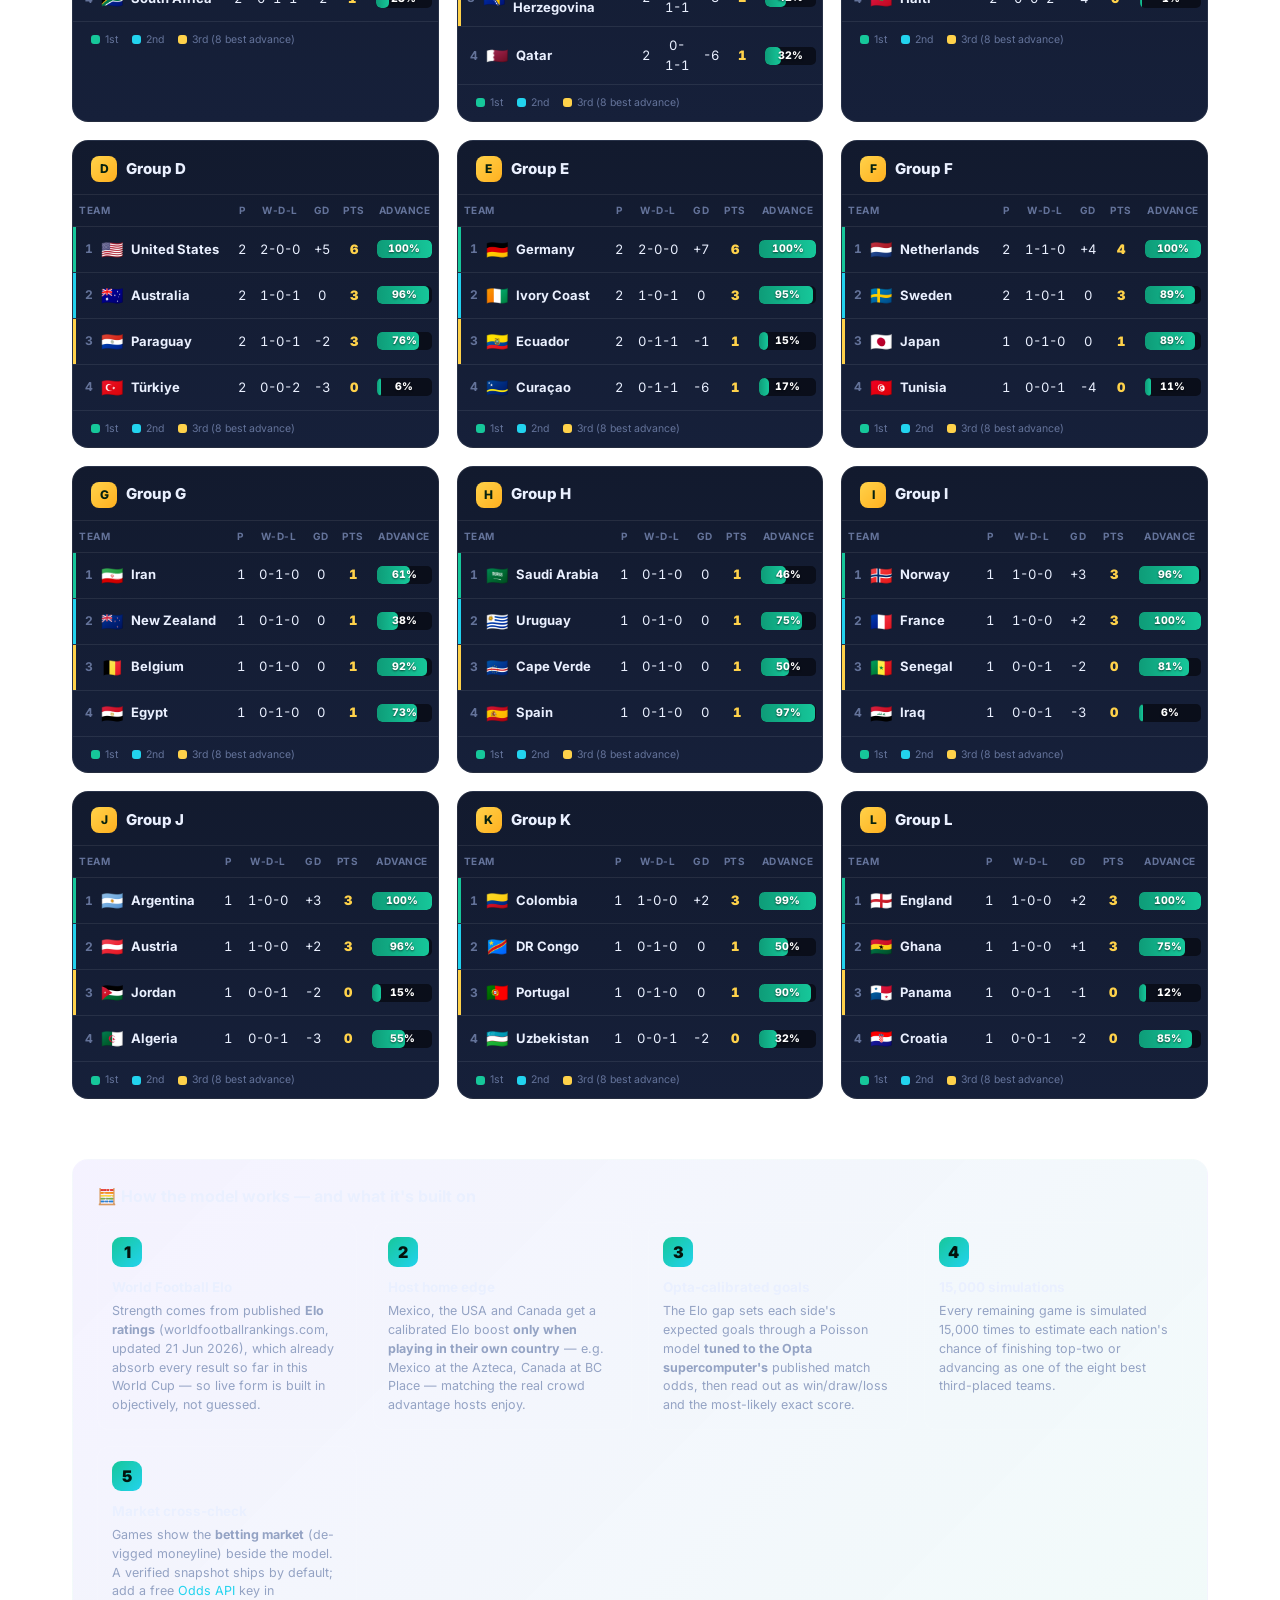
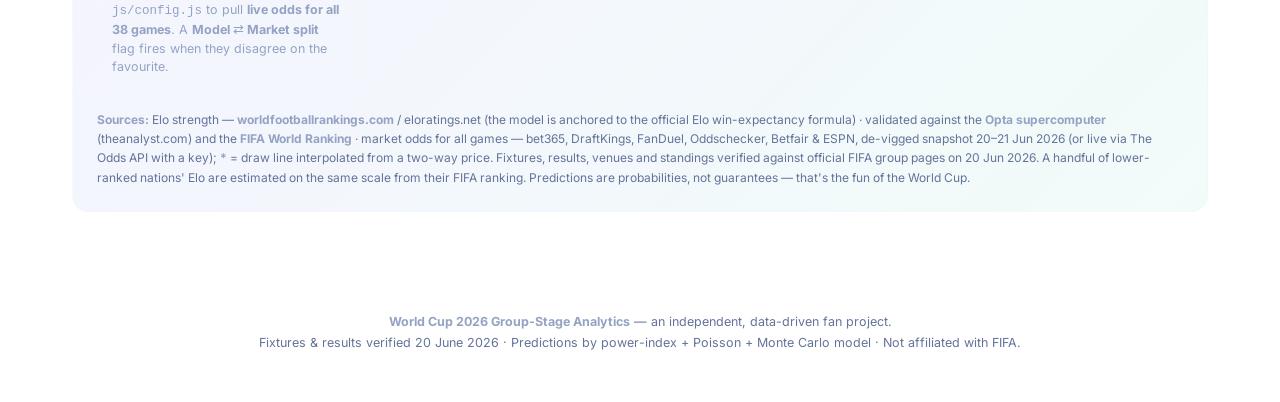
==== commit aad25275: "Add live in-play scores, match minute + auto-updating standings (ESPN, no key) - js/espn-live.js: pu" ====
--- a/index.html
+++ b/index.html
@@ -9,7 +9,7 @@
 <link rel="preconnect" href="https://fonts.gstatic.com" crossorigin>
 <link href="https://fonts.googleapis.com/css2?family=Inter:wght@400;600;700;800;900&display=swap" rel="stylesheet">
 <link rel="icon" href="data:image/svg+xml,<svg xmlns='http://www.w3.org/2000/svg' viewBox='0 0 100 100'><text y='.9em' font-size='90'>🏆</text></svg>">
-<link rel="stylesheet" href="css/styles.css?v=2">
+<link rel="stylesheet" href="css/styles.css?v=3">
 </head>
 <body>
 <div class="pitch-pattern"></div>
@@ -40,12 +40,25 @@
     </div>
     <div class="stat-strip">
       <div class="stat"><div class="num" id="stat-remaining">–</div><div class="lbl">Games to predict</div></div>
-      <div class="stat"><div class="num" id="stat-today">–</div><div class="lbl">Played today (Jun 20)</div></div>
+      <div class="stat"><div class="num" id="stat-today">–</div><div class="lbl">Live now</div></div>
       <div class="stat"><div class="num" id="stat-groups">–</div><div class="lbl">Groups</div></div>
       <div class="stat"><div class="num" id="stat-teams">–</div><div class="lbl">Nations</div></div>
     </div>
   </div>
 </header>
+
+<!-- LIVE NOW -->
+<section id="live-section" style="display:none">
+  <div class="wrap">
+    <div class="sec-head">
+      <div>
+        <h2><span class="tag">🔴</span> Live Now</h2>
+        <p>Matches in progress — real-time score, match minute and a win probability that shifts with the action. Refreshes automatically every 45 seconds.</p>
+      </div>
+    </div>
+    <div class="match-grid" id="live-now"></div>
+  </div>
+</section>
 
 <!-- RESULTS STRIP -->
 <section>
@@ -140,6 +153,7 @@
 <script src="js/model.js"></script>
 <script src="js/config.js"></script>
 <script src="js/odds-live.js"></script>
+<script src="js/espn-live.js"></script>
 <script src="js/standings.js"></script>
 <script src="js/app.js"></script>
 </body>
--- a/css/styles.css
+++ b/css/styles.css
@@ -199,6 +199,16 @@
 .mcell .mteam{font-size:11px;color:var(--muted);font-weight:600;white-space:nowrap;overflow:hidden;max-width:100%}
 .mcell b{font-size:13px;font-variant-numeric:tabular-nums;color:var(--text)}
 .mcell .mpc{font-size:11px;color:var(--cyan);font-weight:800}
+
+/* ---- live (in-play) match cards ---- */
+.match.live{border-color:rgba(255,61,119,.5);box-shadow:0 10px 30px rgba(255,61,119,.12)}
+.match.live::before{background:linear-gradient(90deg,var(--magenta),var(--red),var(--gold))}
+.live-chip{display:inline-flex;align-items:center;gap:7px;font-size:11.5px;font-weight:800;letter-spacing:.4px;
+  color:#fff;background:linear-gradient(135deg,var(--magenta),var(--red));padding:4px 11px;border-radius:999px;white-space:nowrap}
+.lpulse{width:8px;height:8px;border-radius:50%;background:#fff;box-shadow:0 0 0 0 rgba(255,255,255,.7);animation:pulse 1.3s infinite}
+.match.live .ps-val{color:#fff;font-size:30px}
+.match.live .ps-val .dash{opacity:.45;margin:0 3px;font-weight:700}
+.match.live .ps-lbl{color:var(--magenta);font-weight:700}
 .mlive{display:inline-flex;align-items:center;gap:5px;font-size:10.5px;font-weight:800;letter-spacing:.4px;
   color:#04140d;background:linear-gradient(135deg,var(--green),var(--cyan));padding:3px 9px;border-radius:999px;text-transform:none}
 .odds-status{margin-top:4px;font-size:12px;color:var(--faint);font-weight:600;display:flex;align-items:center;gap:8px}
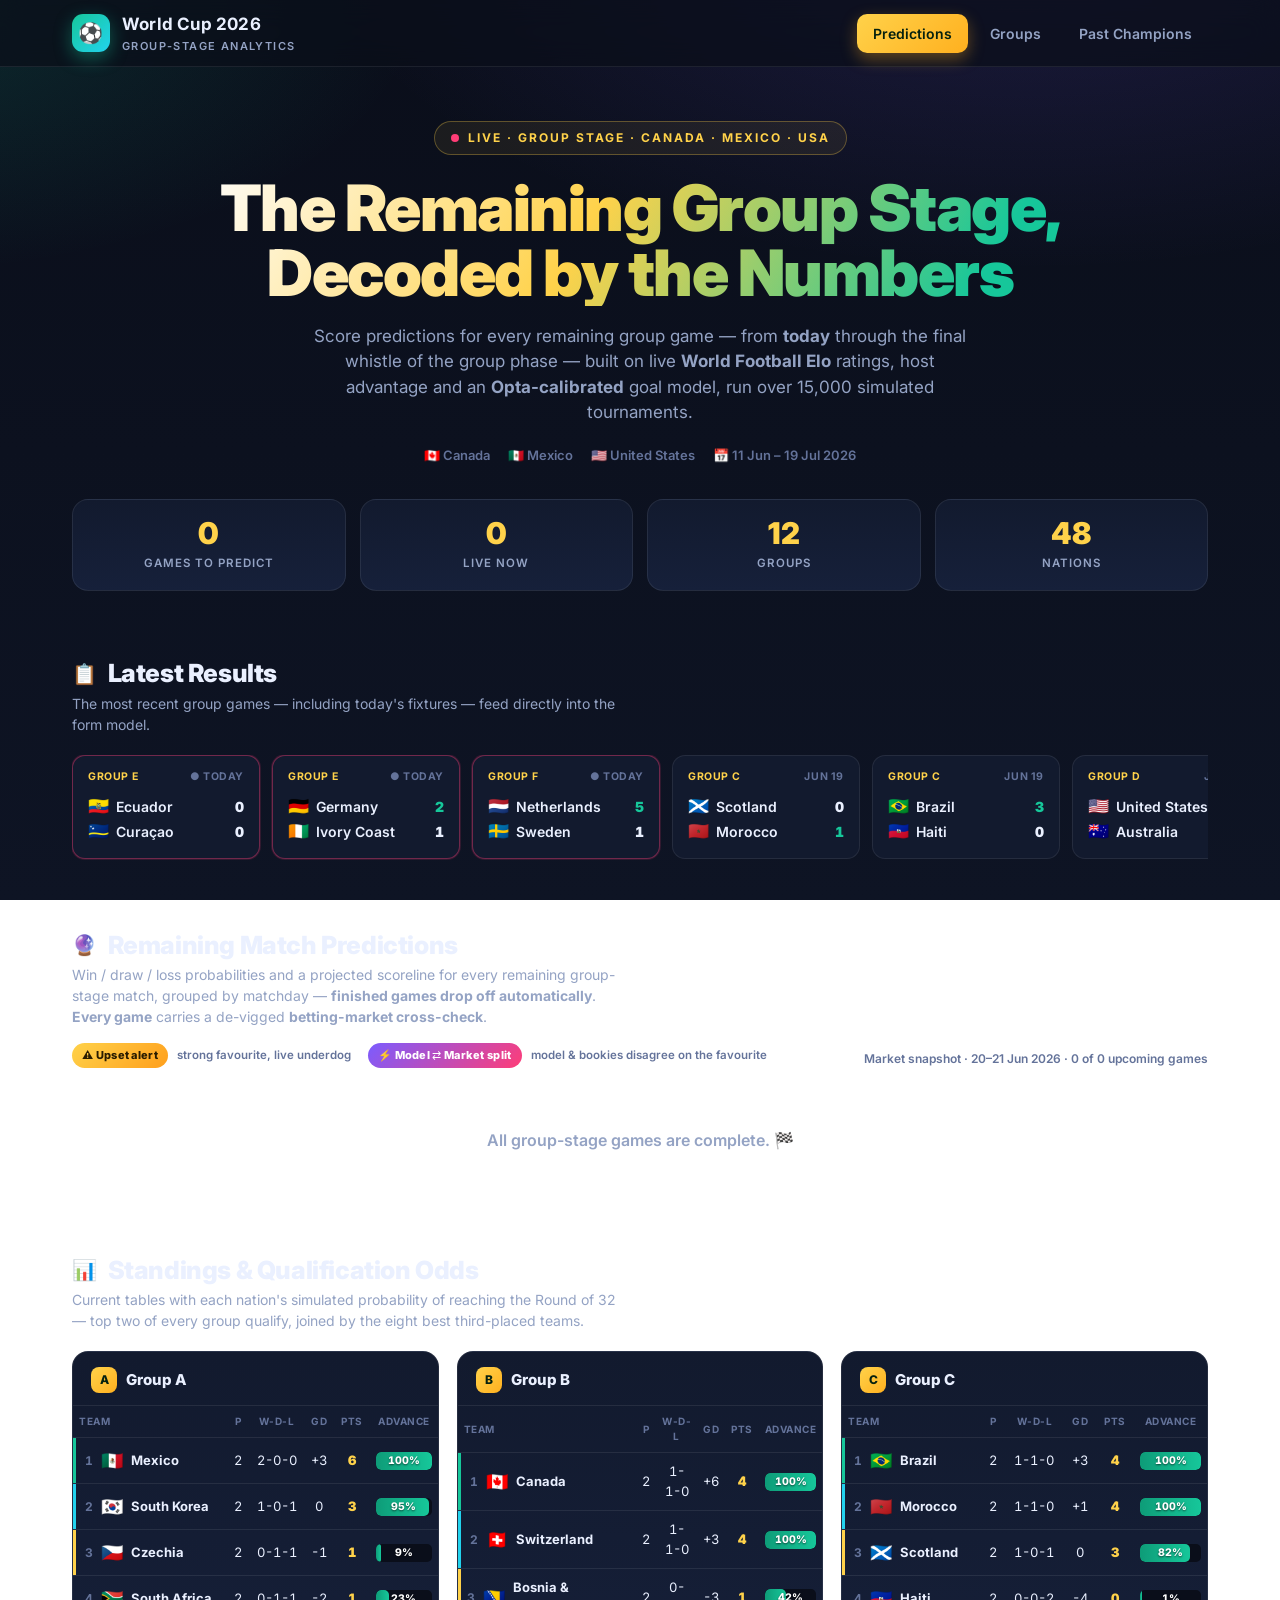
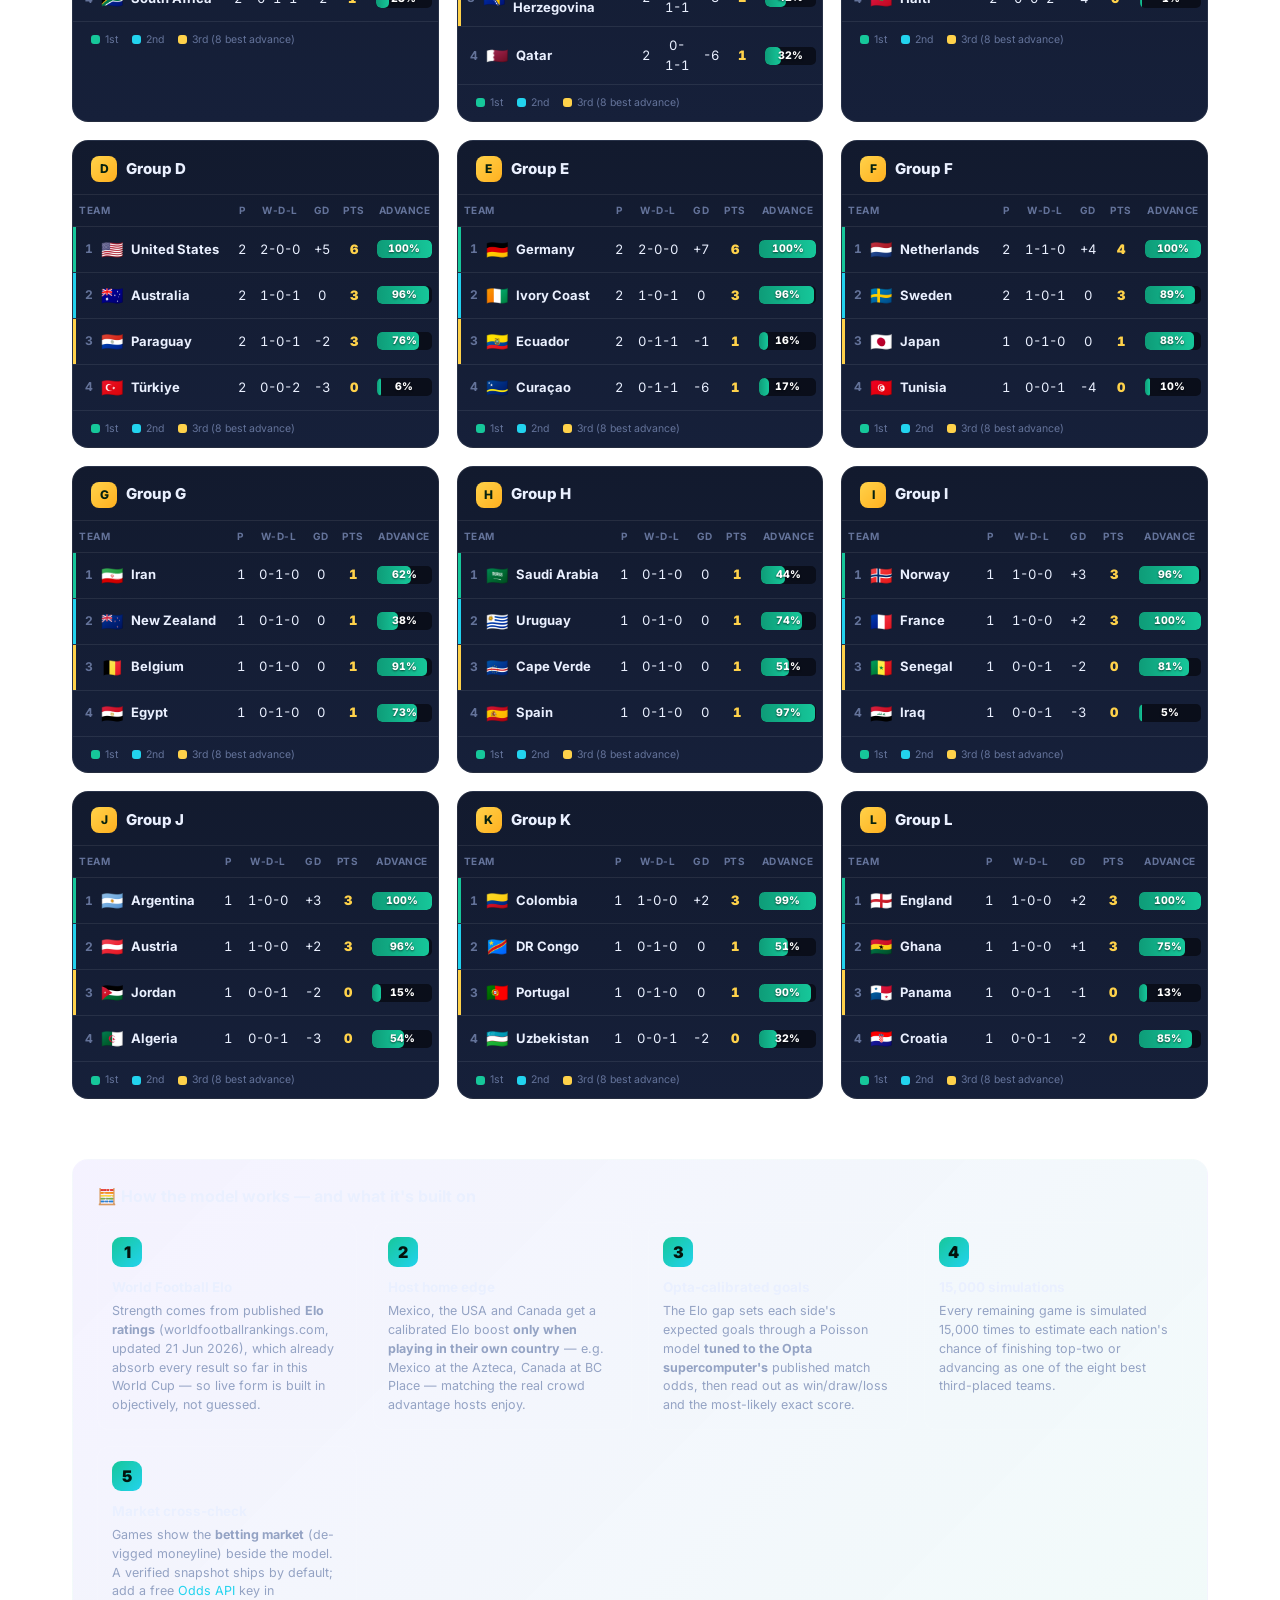
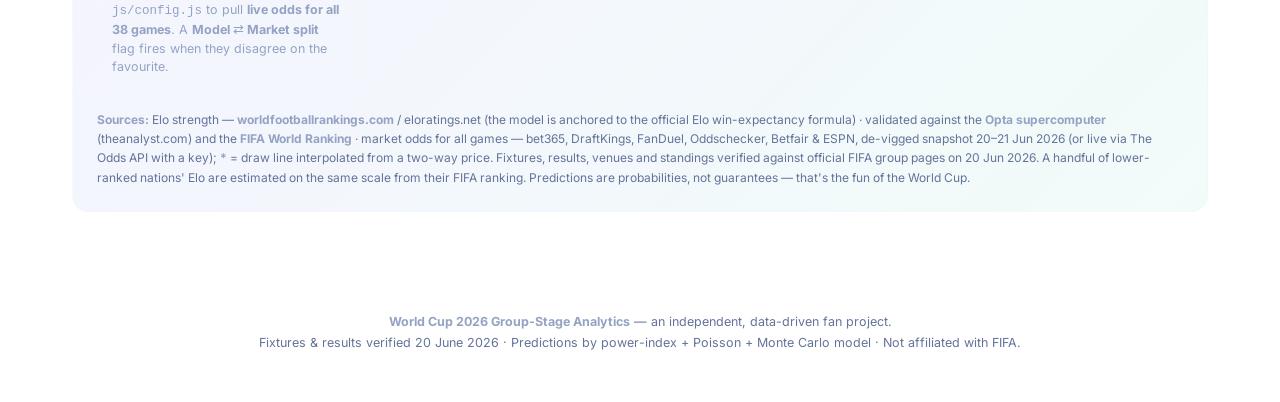
==== commit 45c7a34d: "Add live win-probability timeline chart for in-play games - espn-live.js: loadLiveTimelines() pulls " ====
--- a/index.html
+++ b/index.html
@@ -9,7 +9,7 @@
 <link rel="preconnect" href="https://fonts.gstatic.com" crossorigin>
 <link href="https://fonts.googleapis.com/css2?family=Inter:wght@400;600;700;800;900&display=swap" rel="stylesheet">
 <link rel="icon" href="data:image/svg+xml,<svg xmlns='http://www.w3.org/2000/svg' viewBox='0 0 100 100'><text y='.9em' font-size='90'>🏆</text></svg>">
-<link rel="stylesheet" href="css/styles.css?v=3">
+<link rel="stylesheet" href="css/styles.css?v=4">
 </head>
 <body>
 <div class="pitch-pattern"></div>
--- a/css/styles.css
+++ b/css/styles.css
@@ -209,6 +209,14 @@
 .match.live .ps-val{color:#fff;font-size:30px}
 .match.live .ps-val .dash{opacity:.45;margin:0 3px;font-weight:700}
 .match.live .ps-lbl{color:var(--magenta);font-weight:700}
+
+/* win-probability timeline chart */
+.wpchart{margin-top:12px;padding-top:12px;border-top:1px solid var(--line)}
+.wpc-head{display:flex;justify-content:space-between;align-items:center;font-size:11px;font-weight:800;
+  letter-spacing:.4px;text-transform:uppercase;color:var(--muted);margin-bottom:7px}
+.wpc-head .wpc-now{color:var(--gold);letter-spacing:.2px}
+.wpc-svg{display:block;width:100%;height:64px;border-radius:8px;border:1px solid var(--line);background:var(--bg)}
+.wpc-axis{display:flex;justify-content:space-between;font-size:10px;color:var(--faint);font-weight:600;margin-top:4px}
 .mlive{display:inline-flex;align-items:center;gap:5px;font-size:10.5px;font-weight:800;letter-spacing:.4px;
   color:#04140d;background:linear-gradient(135deg,var(--green),var(--cyan));padding:3px 9px;border-radius:999px;text-transform:none}
 .odds-status{margin-top:4px;font-size:12px;color:var(--faint);font-weight:600;display:flex;align-items:center;gap:8px}
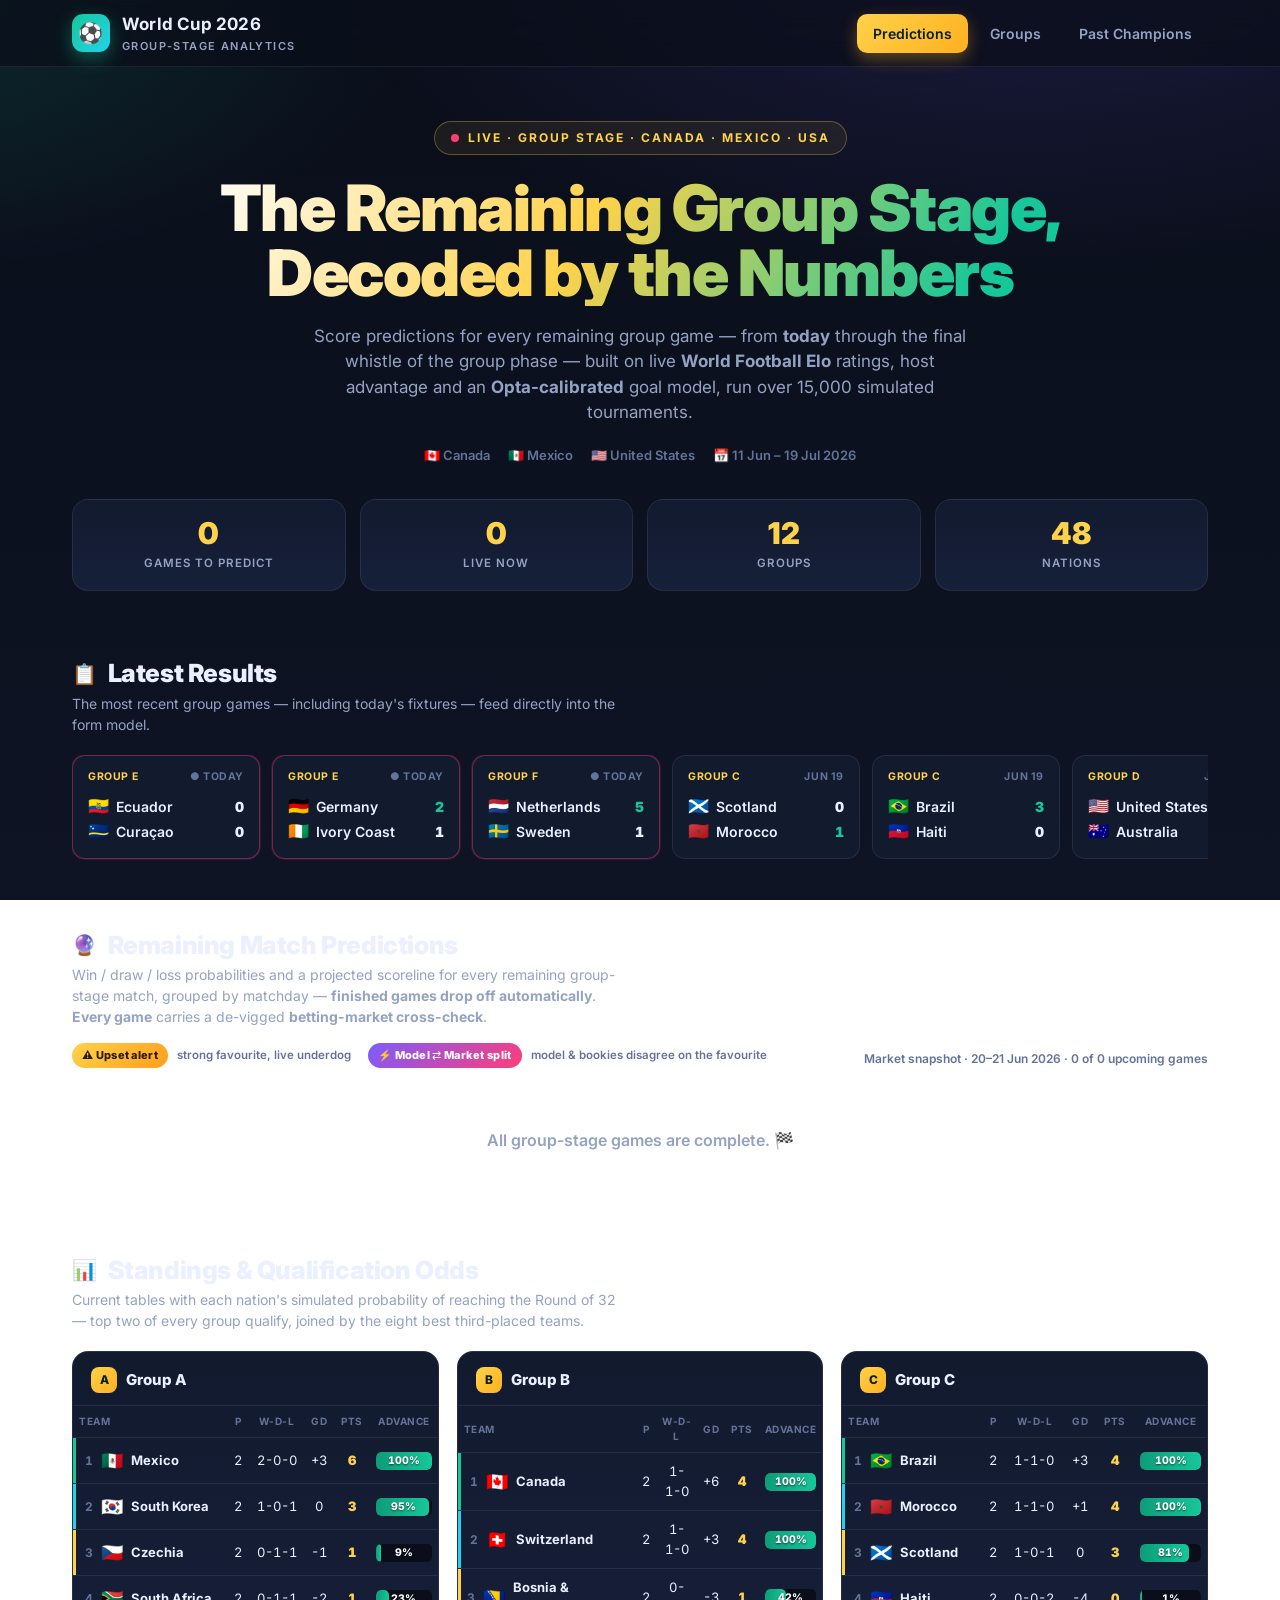
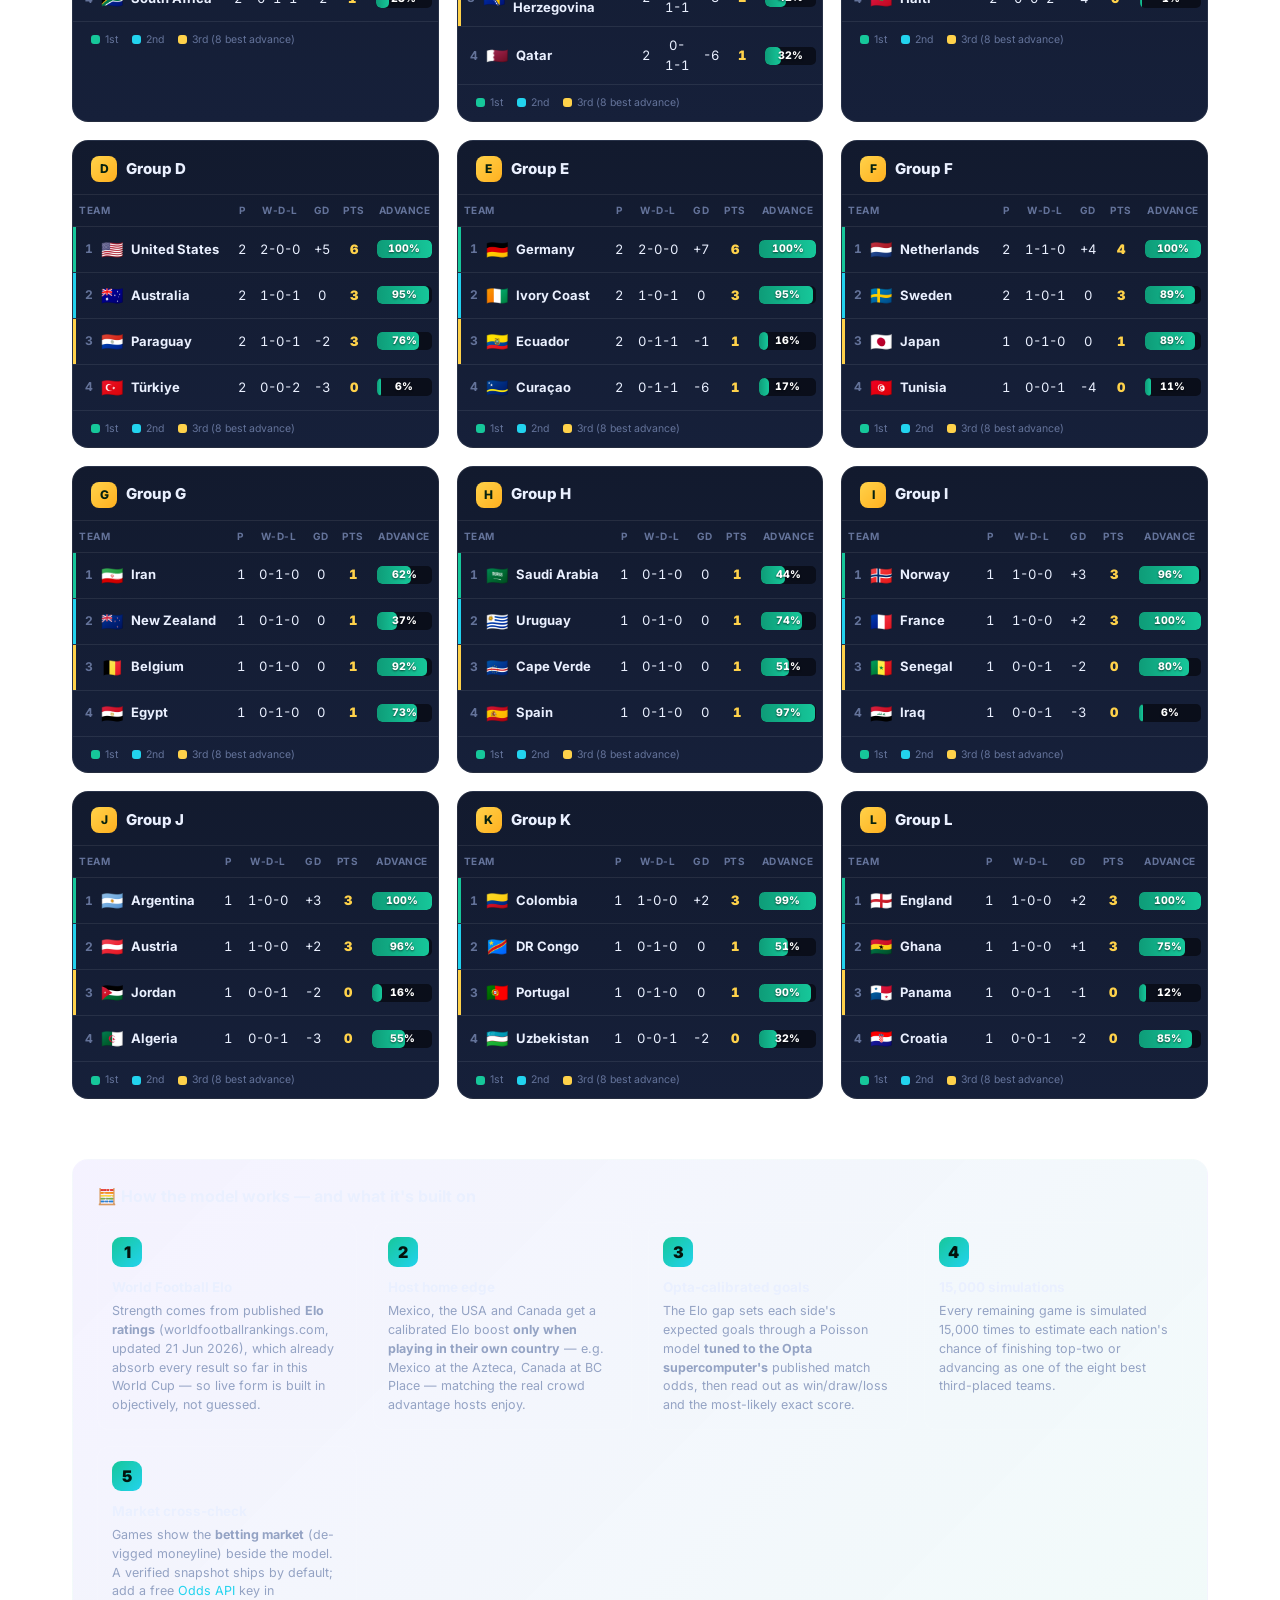
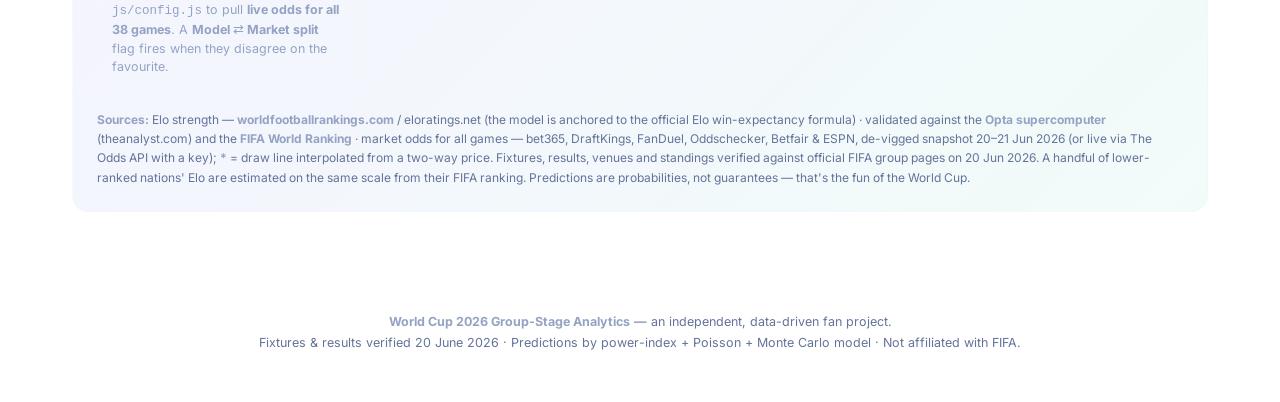
==== commit 93645755: "Make live betting market robust to partial/intermittent ESPN feed - Accept the live-odds line when >" ====
--- a/index.html
+++ b/index.html
@@ -9,7 +9,7 @@
 <link rel="preconnect" href="https://fonts.gstatic.com" crossorigin>
 <link href="https://fonts.googleapis.com/css2?family=Inter:wght@400;600;700;800;900&display=swap" rel="stylesheet">
 <link rel="icon" href="data:image/svg+xml,<svg xmlns='http://www.w3.org/2000/svg' viewBox='0 0 100 100'><text y='.9em' font-size='90'>🏆</text></svg>">
-<link rel="stylesheet" href="css/styles.css?v=4">
+<link rel="stylesheet" href="css/styles.css?v=5">
 </head>
 <body>
 <div class="pitch-pattern"></div>
@@ -149,12 +149,12 @@
   </div>
 </footer>
 
-<script src="js/data.js"></script>
-<script src="js/model.js"></script>
-<script src="js/config.js"></script>
-<script src="js/odds-live.js"></script>
-<script src="js/espn-live.js"></script>
-<script src="js/standings.js"></script>
-<script src="js/app.js"></script>
+<script src="js/data.js?v=5"></script>
+<script src="js/model.js?v=5"></script>
+<script src="js/config.js?v=5"></script>
+<script src="js/odds-live.js?v=5"></script>
+<script src="js/espn-live.js?v=5"></script>
+<script src="js/standings.js?v=5"></script>
+<script src="js/app.js?v=5"></script>
 </body>
 </html>
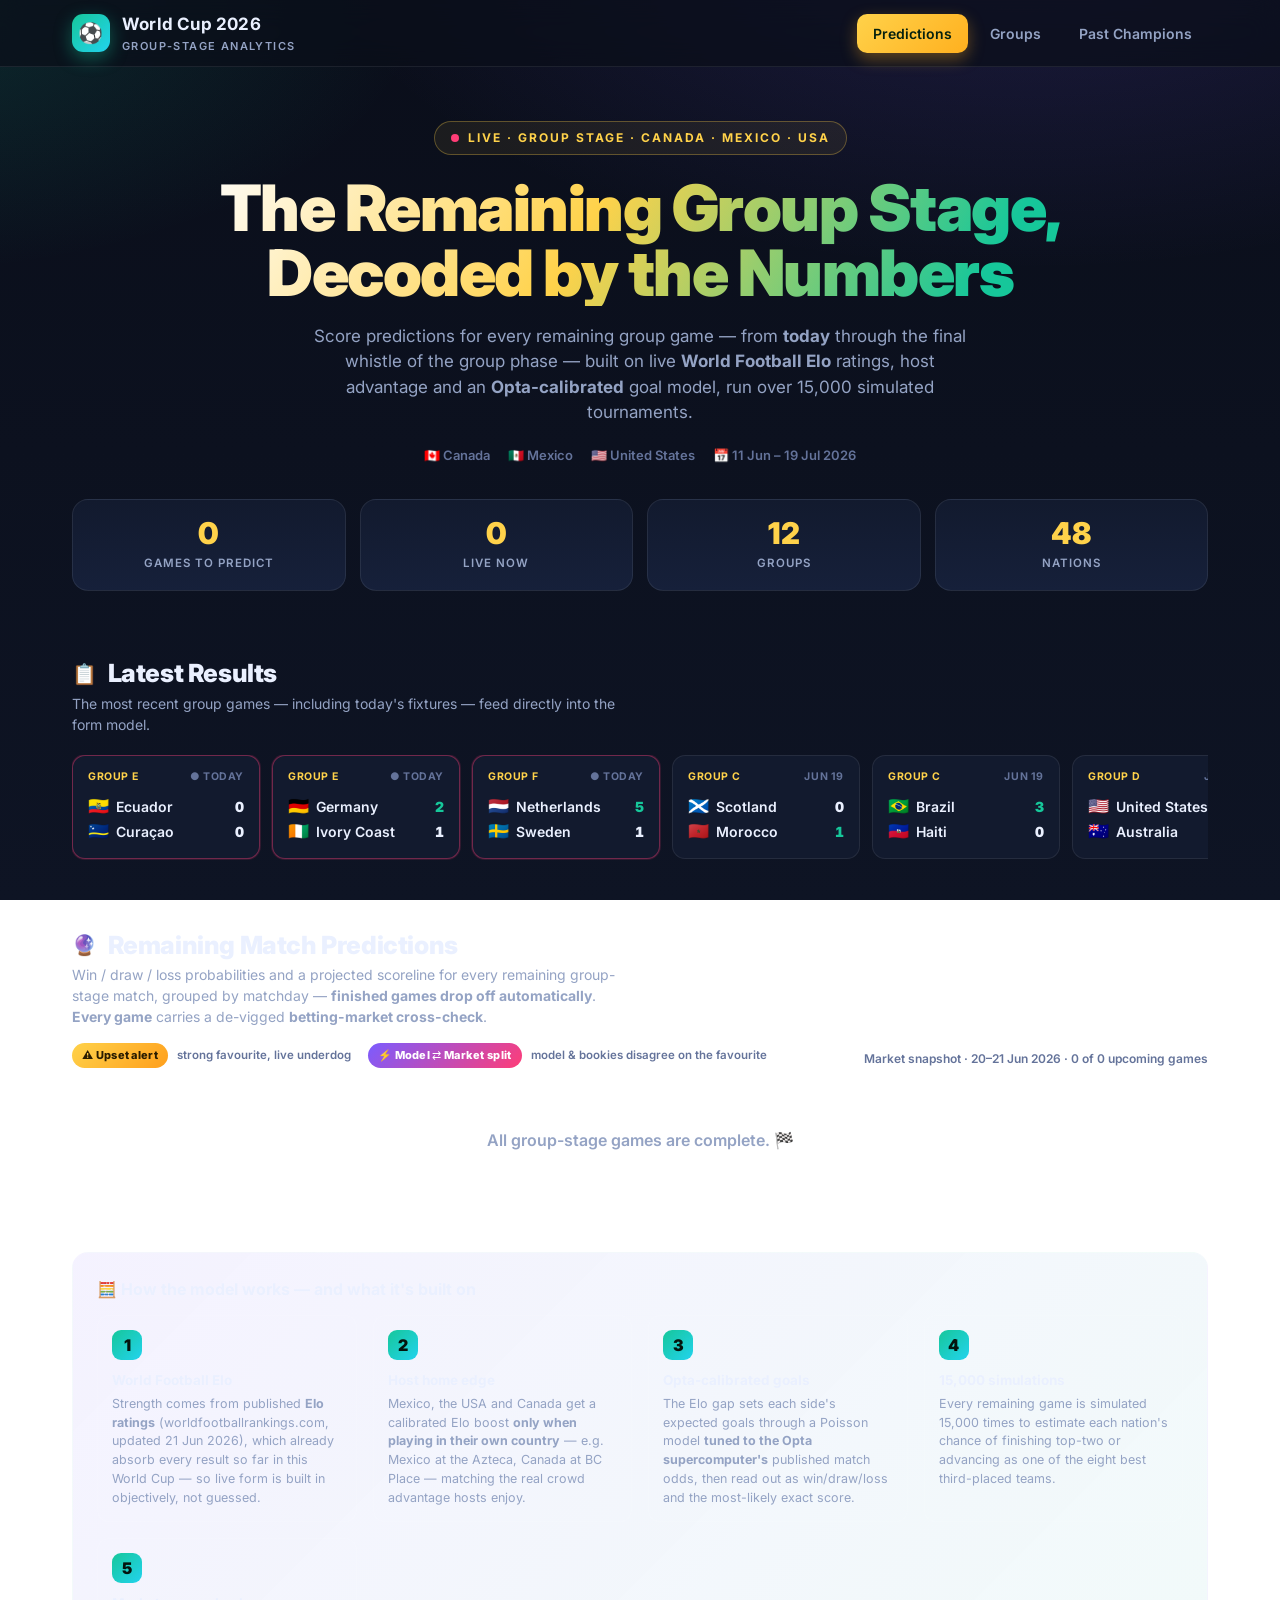
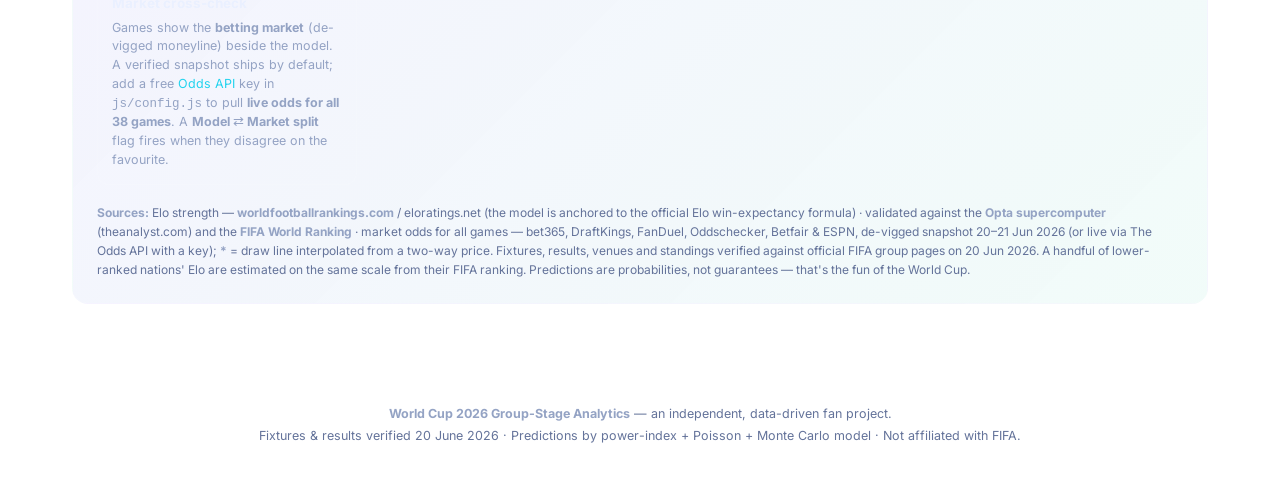
==== commit 7b62a7cd: "Remove standings/qualification section from Predictions (now on Groups page) - Drop the duplicated S" ====
--- a/index.html
+++ b/index.html
@@ -9,7 +9,7 @@
 <link rel="preconnect" href="https://fonts.gstatic.com" crossorigin>
 <link href="https://fonts.googleapis.com/css2?family=Inter:wght@400;600;700;800;900&display=swap" rel="stylesheet">
 <link rel="icon" href="data:image/svg+xml,<svg xmlns='http://www.w3.org/2000/svg' viewBox='0 0 100 100'><text y='.9em' font-size='90'>🏆</text></svg>">
-<link rel="stylesheet" href="css/styles.css?v=5">
+<link rel="stylesheet" href="css/styles.css?v=6">
 </head>
 <body>
 <div class="pitch-pattern"></div>
@@ -91,20 +91,6 @@
   </div>
 </section>
 
-<!-- GROUP STANDINGS + QUALIFICATION -->
-<section>
-  <div class="wrap">
-    <div class="sec-head">
-      <div>
-        <h2><span class="tag">📊</span> Standings &amp; Qualification Odds</h2>
-        <p>Current tables with each nation's simulated probability of reaching the Round of 32 — top two of every group qualify, joined by the eight best third-placed teams.</p>
-      </div>
-    </div>
-    <div class="loading" id="groups-loading"><span class="spinner"></span> Running 15,000 tournament simulations…</div>
-    <div class="groups-grid" id="groups"></div>
-  </div>
-</section>
-
 <!-- METHODOLOGY -->
 <section>
   <div class="wrap">
@@ -149,12 +135,12 @@
   </div>
 </footer>
 
-<script src="js/data.js?v=5"></script>
-<script src="js/model.js?v=5"></script>
-<script src="js/config.js?v=5"></script>
-<script src="js/odds-live.js?v=5"></script>
-<script src="js/espn-live.js?v=5"></script>
-<script src="js/standings.js?v=5"></script>
-<script src="js/app.js?v=5"></script>
+<script src="js/data.js?v=6"></script>
+<script src="js/model.js?v=6"></script>
+<script src="js/config.js?v=6"></script>
+<script src="js/odds-live.js?v=6"></script>
+<script src="js/espn-live.js?v=6"></script>
+<script src="js/standings.js?v=6"></script>
+<script src="js/app.js?v=6"></script>
 </body>
 </html>
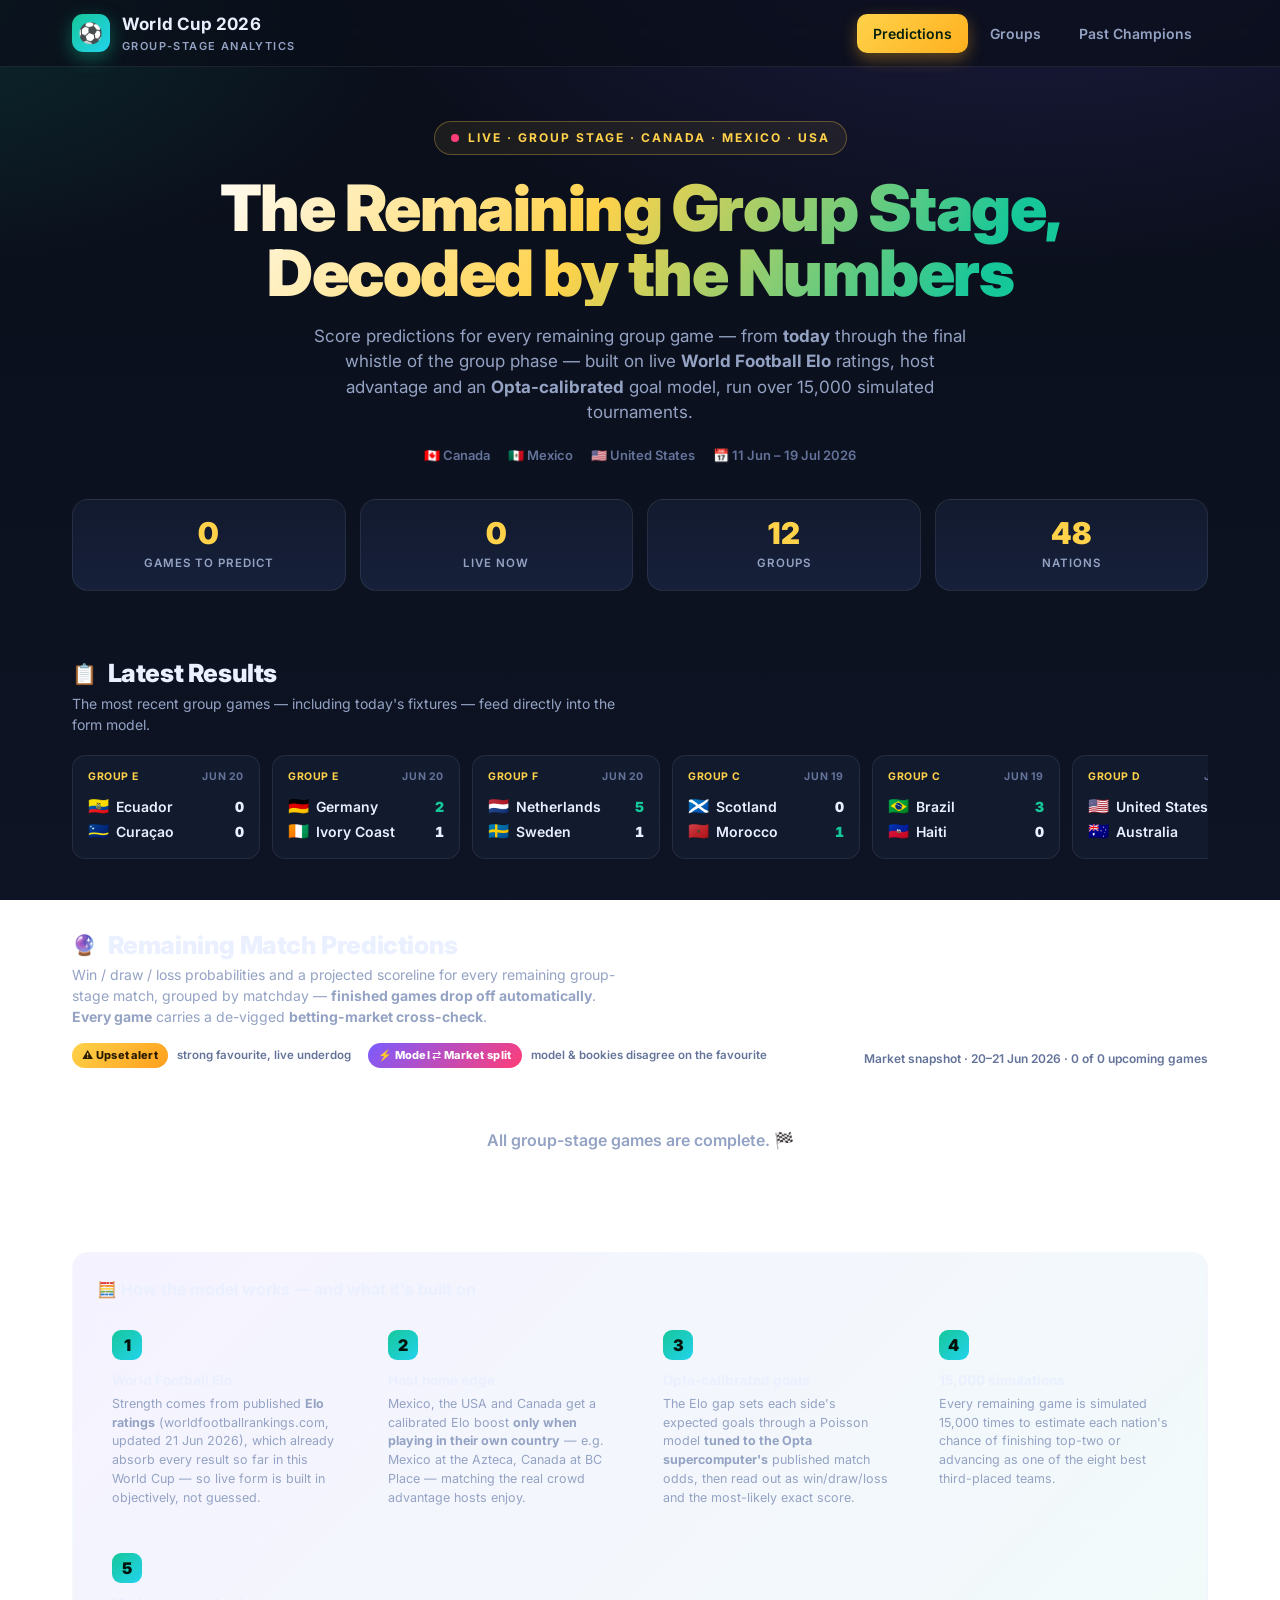
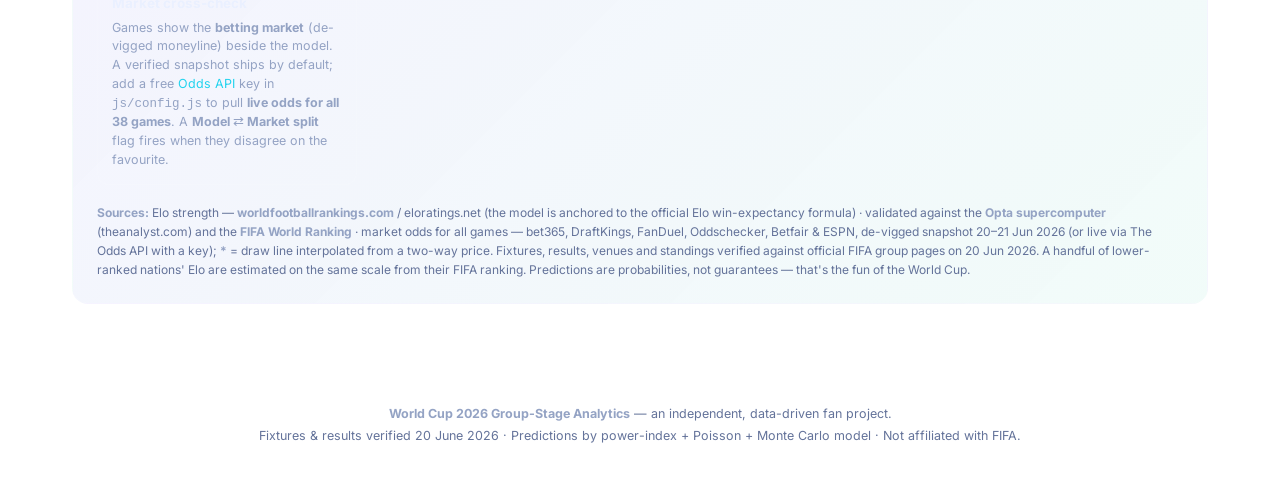
==== commit 584529e5: "Make 'Today' dynamic instead of hardcoded to Jun 20 - todayStr(): current match-day in US Eastern, r" ====
--- a/index.html
+++ b/index.html
@@ -9,7 +9,7 @@
 <link rel="preconnect" href="https://fonts.gstatic.com" crossorigin>
 <link href="https://fonts.googleapis.com/css2?family=Inter:wght@400;600;700;800;900&display=swap" rel="stylesheet">
 <link rel="icon" href="data:image/svg+xml,<svg xmlns='http://www.w3.org/2000/svg' viewBox='0 0 100 100'><text y='.9em' font-size='90'>🏆</text></svg>">
-<link rel="stylesheet" href="css/styles.css?v=6">
+<link rel="stylesheet" href="css/styles.css?v=7">
 </head>
 <body>
 <div class="pitch-pattern"></div>
@@ -135,12 +135,12 @@
   </div>
 </footer>
 
-<script src="js/data.js?v=6"></script>
-<script src="js/model.js?v=6"></script>
-<script src="js/config.js?v=6"></script>
-<script src="js/odds-live.js?v=6"></script>
-<script src="js/espn-live.js?v=6"></script>
-<script src="js/standings.js?v=6"></script>
-<script src="js/app.js?v=6"></script>
+<script src="js/data.js?v=7"></script>
+<script src="js/model.js?v=7"></script>
+<script src="js/config.js?v=7"></script>
+<script src="js/odds-live.js?v=7"></script>
+<script src="js/espn-live.js?v=7"></script>
+<script src="js/standings.js?v=7"></script>
+<script src="js/app.js?v=7"></script>
 </body>
 </html>
